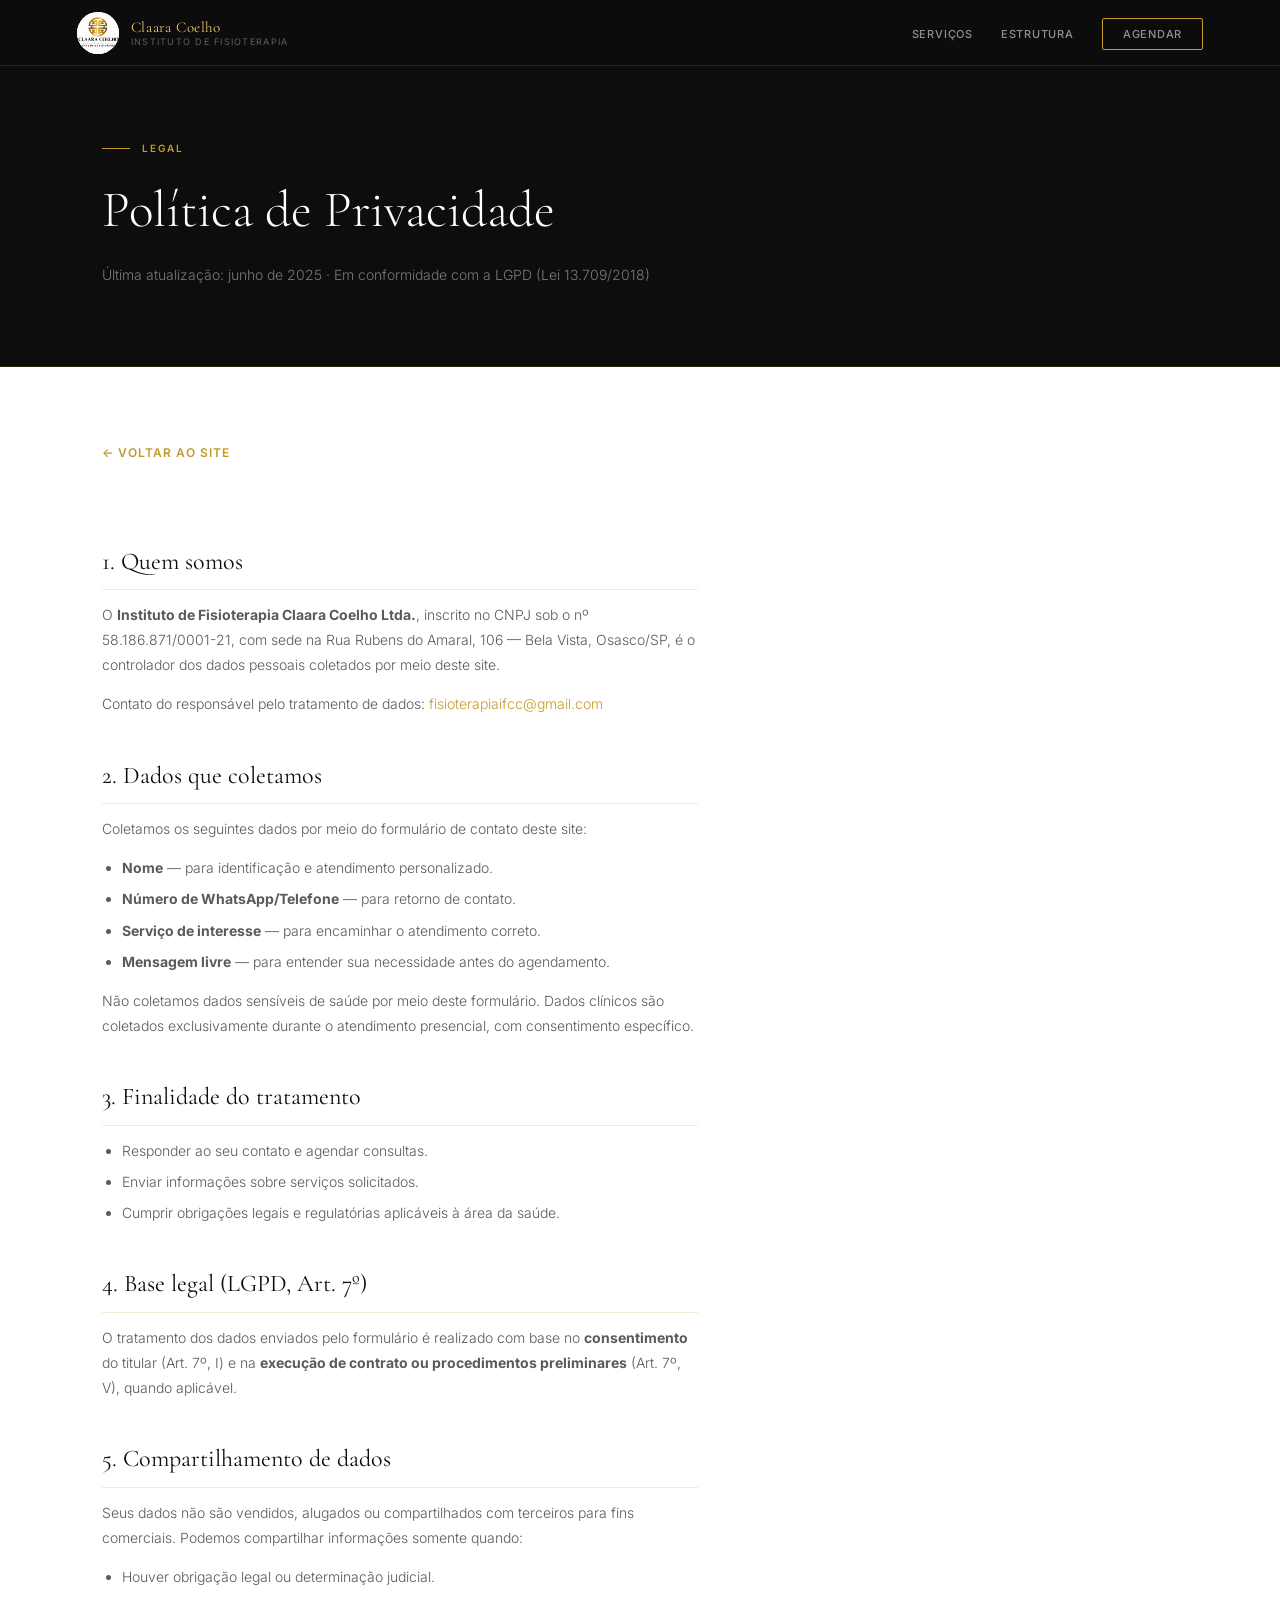
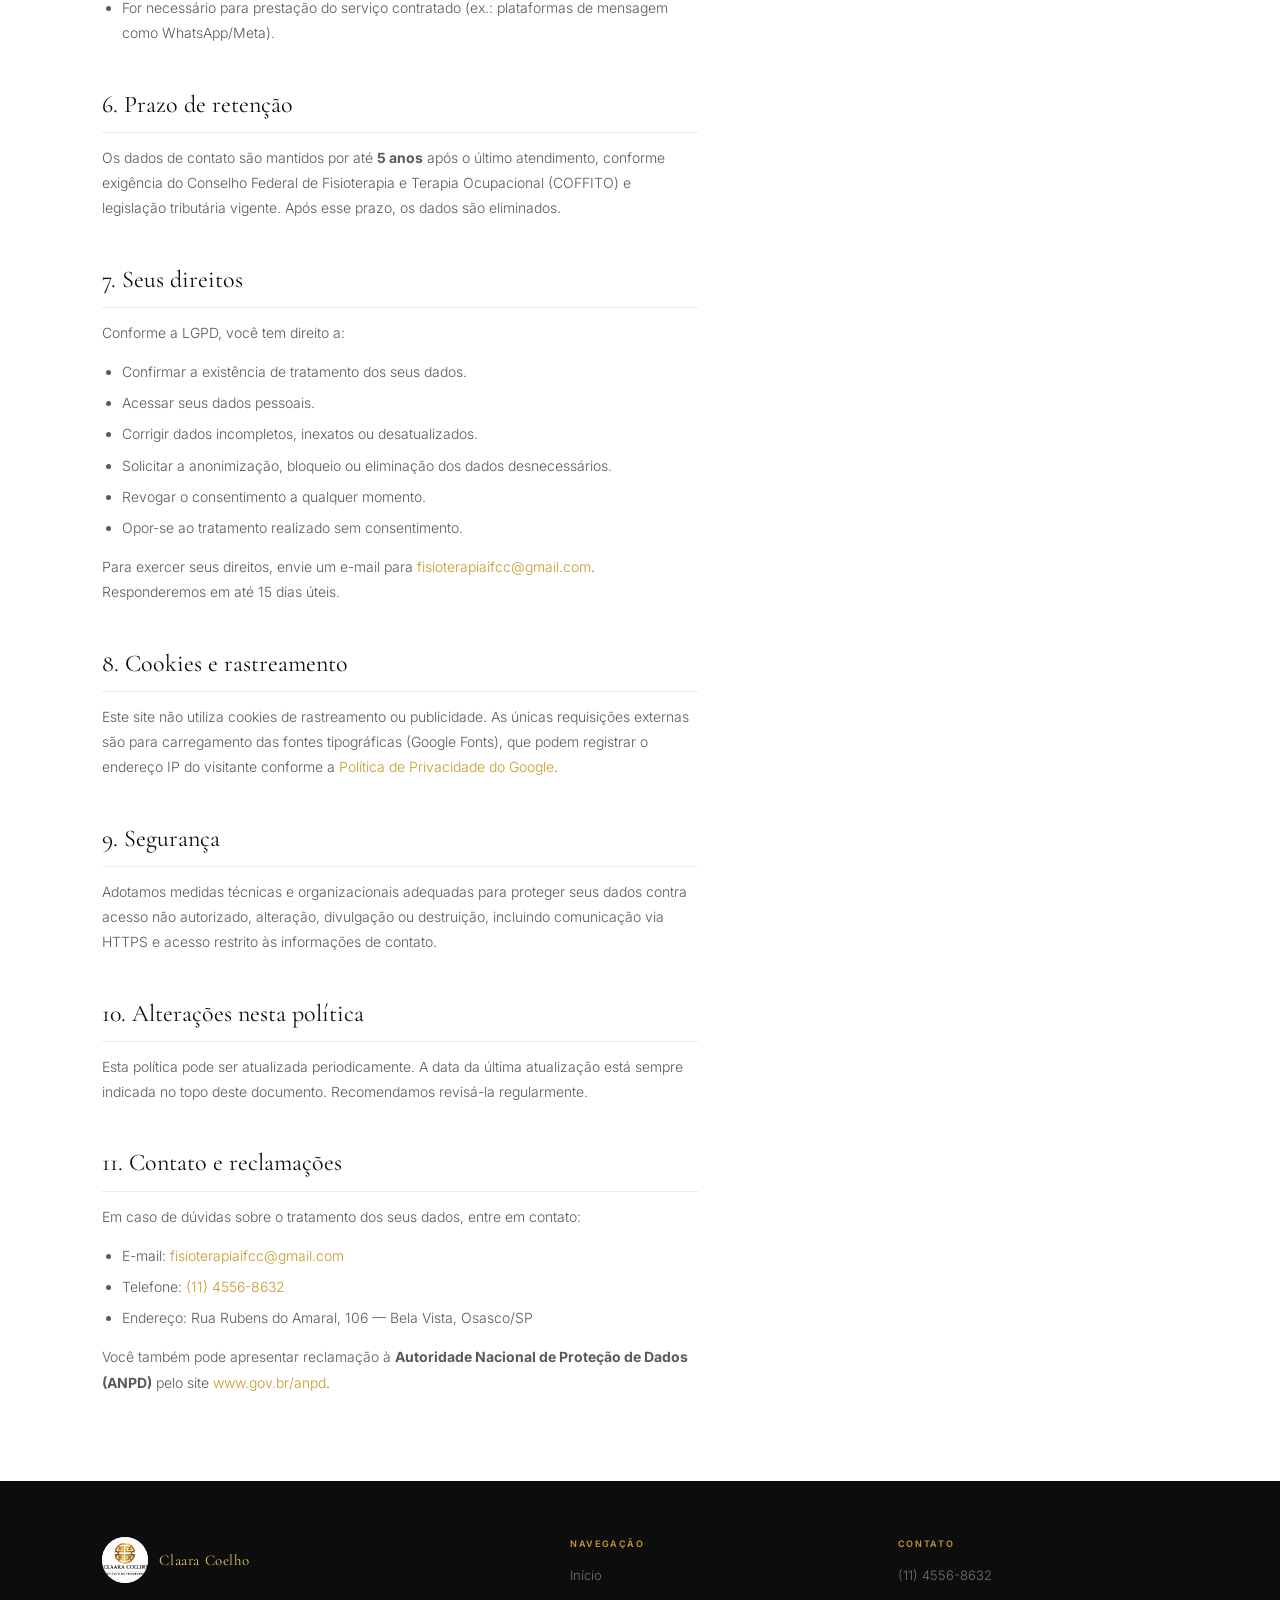
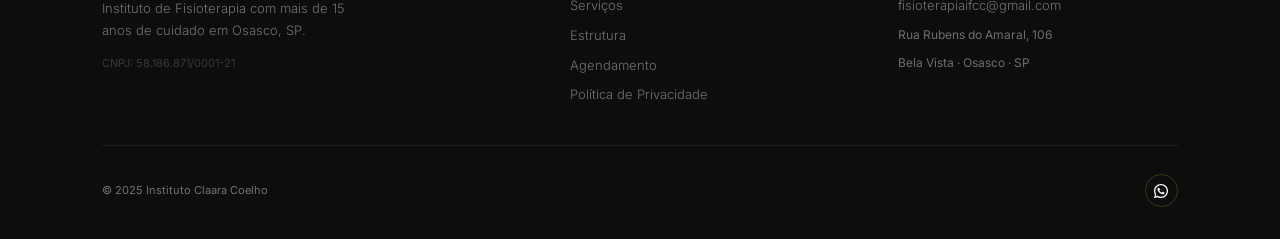
==== privacidade.html @ 8db10bde "Add files via upload" ====
<!DOCTYPE html>
<html lang="pt-BR">
<head>
  <meta charset="UTF-8">
  <meta name="viewport" content="width=device-width, initial-scale=1.0">
  <title>Política de Privacidade — Instituto Claara Coelho</title>
  <meta name="description" content="Política de Privacidade e proteção de dados do Instituto Claara Coelho, em conformidade com a LGPD (Lei 13.709/2018).">
  <link rel="icon" type="image/jpeg" href="assets/images/logo.jpeg">
  <link rel="preconnect" href="https://fonts.googleapis.com">
  <link rel="preconnect" href="https://fonts.gstatic.com" crossorigin>
  <link href="https://fonts.googleapis.com/css2?family=Cormorant+Garamond:ital,wght@0,300;0,400;0,600;1,300;1,400&family=Inter:wght@300;400;500;600&display=swap" rel="stylesheet">
  <link rel="stylesheet" href="assets/css/style.css">
  <style>
    .priv-hero { background: var(--preto); padding: 140px 8% 80px; border-bottom: 1px solid rgba(196,154,42,0.15); }
    .priv-hero h1 { font-family: var(--serif); font-size: clamp(32px,4vw,52px); font-weight: 300; color: var(--branco); margin-bottom: 12px; }
    .priv-hero p  { font-size: 14px; color: rgba(255,255,255,0.45); font-weight: 300; }
    .priv-body { padding: 72px 8%; max-width: 800px; }
    .priv-body h2 { font-family: var(--serif); font-size: 24px; font-weight: 400; color: var(--preto); margin: 40px 0 12px; padding-bottom: 8px; border-bottom: 1px solid rgba(196,154,42,0.2); }
    .priv-body h2:first-child { margin-top: 0; }
    .priv-body p  { font-size: 14px; color: var(--cinza-med); line-height: 1.8; margin-bottom: 14px; font-weight: 300; }
    .priv-body ul { padding-left: 20px; margin-bottom: 14px; }
    .priv-body li { font-size: 14px; color: var(--cinza-med); line-height: 1.8; margin-bottom: 6px; font-weight: 300; }
    .priv-body a  { color: var(--ouro); }
    .priv-back { display: inline-flex; align-items: center; gap: 6px; font-size: 12px; font-weight: 600; color: var(--ouro); letter-spacing: 0.08em; text-transform: uppercase; margin-bottom: 40px; }
    .priv-back:hover { color: var(--ouro-escuro); }
  </style>
</head>
<body>

<nav class="nav">
  <div class="nav__inner container">
    <a href="index.html" class="nav__logo">
      <img class="nav__logo-img" src="assets/images/logo.jpeg" alt="Logo" width="42" height="42">
      <div class="nav__logo-text">
        <span class="nav__logo-nome">Claara Coelho</span>
        <span class="nav__logo-sub">Instituto de Fisioterapia</span>
      </div>
    </a>
    <ul class="nav__links">
      <li><a href="index.html#servicos">Serviços</a></li>
      <li><a href="index.html#sobre">Estrutura</a></li>
      <li><a href="index.html#contato" class="nav__cta">Agendar</a></li>
    </ul>
  </div>
</nav>

<div class="priv-hero">
  <div class="eyebrow">Legal</div>
  <h1>Política de Privacidade</h1>
  <p>Última atualização: junho de 2025 &middot; Em conformidade com a LGPD (Lei 13.709/2018)</p>
</div>

<main class="priv-body">
  <a href="index.html" class="priv-back">&larr; Voltar ao site</a>

  <h2>1. Quem somos</h2>
  <p>O <strong>Instituto de Fisioterapia Claara Coelho Ltda.</strong>, inscrito no CNPJ sob o nº 58.186.871/0001-21, com sede na Rua Rubens do Amaral, 106 — Bela Vista, Osasco/SP, é o controlador dos dados pessoais coletados por meio deste site.</p>
  <p>Contato do responsável pelo tratamento de dados: <a href="mailto:fisioterapiaifcc@gmail.com">fisioterapiaifcc@gmail.com</a></p>

  <h2>2. Dados que coletamos</h2>
  <p>Coletamos os seguintes dados por meio do formulário de contato deste site:</p>
  <ul>
    <li><strong>Nome</strong> — para identificação e atendimento personalizado.</li>
    <li><strong>Número de WhatsApp/Telefone</strong> — para retorno de contato.</li>
    <li><strong>Serviço de interesse</strong> — para encaminhar o atendimento correto.</li>
    <li><strong>Mensagem livre</strong> — para entender sua necessidade antes do agendamento.</li>
  </ul>
  <p>Não coletamos dados sensíveis de saúde por meio deste formulário. Dados clínicos são coletados exclusivamente durante o atendimento presencial, com consentimento específico.</p>

  <h2>3. Finalidade do tratamento</h2>
  <ul>
    <li>Responder ao seu contato e agendar consultas.</li>
    <li>Enviar informações sobre serviços solicitados.</li>
    <li>Cumprir obrigações legais e regulatórias aplicáveis à área da saúde.</li>
  </ul>

  <h2>4. Base legal (LGPD, Art. 7º)</h2>
  <p>O tratamento dos dados enviados pelo formulário é realizado com base no <strong>consentimento</strong> do titular (Art. 7º, I) e na <strong>execução de contrato ou procedimentos preliminares</strong> (Art. 7º, V), quando aplicável.</p>

  <h2>5. Compartilhamento de dados</h2>
  <p>Seus dados não são vendidos, alugados ou compartilhados com terceiros para fins comerciais. Podemos compartilhar informações somente quando:</p>
  <ul>
    <li>Houver obrigação legal ou determinação judicial.</li>
    <li>For necessário para prestação do serviço contratado (ex.: plataformas de mensagem como WhatsApp/Meta).</li>
  </ul>

  <h2>6. Prazo de retenção</h2>
  <p>Os dados de contato são mantidos por até <strong>5 anos</strong> após o último atendimento, conforme exigência do Conselho Federal de Fisioterapia e Terapia Ocupacional (COFFITO) e legislação tributária vigente. Após esse prazo, os dados são eliminados.</p>

  <h2>7. Seus direitos</h2>
  <p>Conforme a LGPD, você tem direito a:</p>
  <ul>
    <li>Confirmar a existência de tratamento dos seus dados.</li>
    <li>Acessar seus dados pessoais.</li>
    <li>Corrigir dados incompletos, inexatos ou desatualizados.</li>
    <li>Solicitar a anonimização, bloqueio ou eliminação dos dados desnecessários.</li>
    <li>Revogar o consentimento a qualquer momento.</li>
    <li>Opor-se ao tratamento realizado sem consentimento.</li>
  </ul>
  <p>Para exercer seus direitos, envie um e-mail para <a href="mailto:fisioterapiaifcc@gmail.com">fisioterapiaifcc@gmail.com</a>. Responderemos em até 15 dias úteis.</p>

  <h2>8. Cookies e rastreamento</h2>
  <p>Este site não utiliza cookies de rastreamento ou publicidade. As únicas requisições externas são para carregamento das fontes tipográficas (Google Fonts), que podem registrar o endereço IP do visitante conforme a <a href="https://policies.google.com/privacy" target="_blank" rel="noopener noreferrer">Política de Privacidade do Google</a>.</p>

  <h2>9. Segurança</h2>
  <p>Adotamos medidas técnicas e organizacionais adequadas para proteger seus dados contra acesso não autorizado, alteração, divulgação ou destruição, incluindo comunicação via HTTPS e acesso restrito às informações de contato.</p>

  <h2>10. Alterações nesta política</h2>
  <p>Esta política pode ser atualizada periodicamente. A data da última atualização está sempre indicada no topo deste documento. Recomendamos revisá-la regularmente.</p>

  <h2>11. Contato e reclamações</h2>
  <p>Em caso de dúvidas sobre o tratamento dos seus dados, entre em contato:</p>
  <ul>
    <li>E-mail: <a href="mailto:fisioterapiaifcc@gmail.com">fisioterapiaifcc@gmail.com</a></li>
    <li>Telefone: <a href="tel:+551145568632">(11) 4556-8632</a></li>
    <li>Endereço: Rua Rubens do Amaral, 106 — Bela Vista, Osasco/SP</li>
  </ul>
  <p>Você também pode apresentar reclamação à <strong>Autoridade Nacional de Proteção de Dados (ANPD)</strong> pelo site <a href="https://www.gov.br/anpd" target="_blank" rel="noopener noreferrer">www.gov.br/anpd</a>.</p>
</main>

<footer role="contentinfo">
  <div class="footer__top">
    <div>
      <div class="footer__logo">
        <img src="assets/images/logo.jpeg" alt="Logo Claara Coelho" width="46" height="46" loading="lazy">
        <span class="footer__nome">Claara Coelho</span>
      </div>
      <p class="footer__desc">Instituto de Fisioterapia com mais de 15 anos de cuidado em Osasco, SP.</p>
      <p class="footer__cnpj">CNPJ: 58.186.871/0001-21</p>
    </div>
    <div>
      <div class="footer__col-title">Navegação</div>
      <ul class="footer__links">
        <li><a href="index.html">Início</a></li>
        <li><a href="index.html#servicos">Serviços</a></li>
        <li><a href="index.html#sobre">Estrutura</a></li>
        <li><a href="index.html#contato">Agendamento</a></li>
        <li><a href="privacidade.html">Política de Privacidade</a></li>
      </ul>
    </div>
    <div>
      <div class="footer__col-title">Contato</div>
      <ul class="footer__links">
        <li><a href="tel:+551145568632">(11) 4556-8632</a></li>
        <li><a href="mailto:fisioterapiaifcc@gmail.com">fisioterapiaifcc@gmail.com</a></li>
        <li style="color:rgba(255,255,255,.4);font-size:12px">Rua Rubens do Amaral, 106</li>
        <li style="color:rgba(255,255,255,.4);font-size:12px">Bela Vista · Osasco · SP</li>
      </ul>
    </div>
  </div>
  <div class="footer__bottom">
    <span>&copy; 2025 Instituto Claara Coelho</span>
    <div class="footer__social">
      <a href="https://wa.me/551145568632" class="social-btn" target="_blank" rel="noopener noreferrer" aria-label="WhatsApp">
        <svg viewBox="0 0 24 24" fill="white" aria-hidden="true"><path d="M17.472 14.382c-.297-.149-1.758-.867-2.03-.967-.273-.099-.471-.148-.67.15-.197.297-.767.966-.94 1.164-.173.199-.347.223-.644.075-.297-.15-1.255-.463-2.39-1.475-.883-.788-1.48-1.761-1.653-2.059-.173-.297-.018-.458.13-.606.134-.133.298-.347.446-.52.149-.174.198-.298.298-.497.099-.198.05-.371-.025-.52-.075-.149-.669-1.612-.916-2.207-.242-.579-.487-.5-.669-.51-.173-.008-.371-.01-.57-.01-.198 0-.52.074-.792.372-.272.297-1.04 1.016-1.04 2.479 0 1.462 1.065 2.875 1.213 3.074.149.198 2.096 3.2 5.077 4.487.709.306 1.262.489 1.694.625.712.227 1.36.195 1.871.118.571-.085 1.758-.719 2.006-1.413.248-.694.248-1.289.173-1.413-.074-.124-.272-.198-.57-.347z"/><path d="M12 0C5.373 0 0 5.373 0 12c0 2.118.553 4.105 1.516 5.836L0 24l6.37-1.495A11.94 11.94 0 0012 24c6.627 0 12-5.373 12-12S18.627 0 12 0zm0 21.818a9.816 9.816 0 01-5.003-1.366l-.358-.213-3.78.887.92-3.676-.234-.375A9.785 9.785 0 012.182 12C2.182 6.57 6.57 2.182 12 2.182S21.818 6.57 21.818 12 17.43 21.818 12 21.818z"/></svg>
      </a>
    </div>
  </div>
</footer>

<script src="assets/js/main.js" defer></script>
</body>
</html>
---- assets/css/style.css ----
/* ============================================================
   INSTITUTO CLAARA COELHO — Stylesheet principal
   Fonte: Cormorant Garamond (serif display) + Inter (sans)
   Paleta: Preto #0D0D0D · Ouro #C49A2A · Off-white #FBF6EC
   ============================================================ */

/* ── TOKENS ── */
:root {
  --ouro:        #C49A2A;
  --ouro-claro:  #E8C96A;
  --ouro-escuro: #8B6914;
  --ouro-pale:   #FBF6EC;
  --preto:       #0D0D0D;
  --cinza-esc:   #2A2A2A;
  --cinza-med:   #5A5A5A;
  --cinza-lev:   #9A9A9A;
  --cinza-bg:    #F5F3F0;
  --branco:      #FFFFFF;
  --serif:       'Cormorant Garamond', Georgia, serif;
  --sans:        'Inter', system-ui, sans-serif;
  --radius:      2px;
  --transition:  0.22s ease;
}

/* ── RESET ── */
*, *::before, *::after { box-sizing: border-box; margin: 0; padding: 0; }
html { scroll-behavior: smooth; font-size: 16px; }
body {
  font-family: var(--sans);
  background: var(--branco);
  color: var(--preto);
  line-height: 1.6;
  -webkit-font-smoothing: antialiased;
  -moz-osx-font-smoothing: grayscale;
}
img { display: block; max-width: 100%; height: auto; }
a { color: inherit; text-decoration: none; }
button { cursor: pointer; font-family: var(--sans); }

/* ── ACESSIBILIDADE ── */
:focus-visible {
  outline: 2px solid var(--ouro);
  outline-offset: 3px;
}
.sr-only {
  position: absolute; width: 1px; height: 1px;
  padding: 0; margin: -1px; overflow: hidden;
  clip: rect(0,0,0,0); white-space: nowrap; border: 0;
}

/* ── UTILITÁRIOS ── */
.container { width: 100%; max-width: 1280px; margin: 0 auto; padding: 0 6%; }
.eyebrow {
  font-size: 10px; font-weight: 600;
  letter-spacing: 0.2em; text-transform: uppercase;
  color: var(--ouro); margin-bottom: 14px;
  display: flex; align-items: center; gap: 12px;
}
.eyebrow::before { content: ''; width: 28px; height: 1px; background: var(--ouro); flex-shrink: 0; }
.section-title {
  font-family: var(--serif);
  font-size: clamp(28px, 3.8vw, 46px);
  font-weight: 300; line-height: 1.2;
  color: var(--preto); max-width: 600px; margin-bottom: 14px;
}
.section-title em { font-style: italic; color: var(--ouro-escuro); }
.section-desc {
  font-size: 14px; color: var(--cinza-med);
  line-height: 1.8; max-width: 500px;
  margin-bottom: 52px; font-weight: 300;
}

/* ── BOTÕES ── */
.btn-ouro {
  display: inline-flex; align-items: center; gap: 8px;
  background: var(--ouro); color: var(--preto);
  padding: 13px 28px; border-radius: var(--radius);
  font-size: 11px; font-weight: 600;
  letter-spacing: 0.09em; text-transform: uppercase;
  border: none; transition: background var(--transition), transform var(--transition);
  white-space: nowrap;
}
.btn-ouro:hover { background: var(--ouro-claro); transform: translateY(-1px); }
.btn-ouro:active { transform: translateY(0); }

.btn-ghost {
  display: inline-flex; align-items: center; gap: 8px;
  border: 1px solid rgba(255,255,255,0.2); color: rgba(255,255,255,0.65);
  padding: 13px 26px; border-radius: var(--radius);
  font-size: 11px; font-weight: 400;
  letter-spacing: 0.07em; text-transform: uppercase;
  transition: border-color var(--transition), color var(--transition);
  background: transparent;
}
.btn-ghost:hover { border-color: var(--ouro); color: var(--ouro-claro); }

/* ============================================================
   NAV
   ============================================================ */
.nav {
  position: fixed; top: 0; left: 0; right: 0; z-index: 100;
  background: rgba(13,13,13,0.94);
  backdrop-filter: blur(14px); -webkit-backdrop-filter: blur(14px);
  border-bottom: 1px solid rgba(196,154,42,0.18);
  height: 66px;
}
.nav__inner {
  height: 100%;
  display: flex; align-items: center; justify-content: space-between;
}
.nav__logo { display: flex; align-items: center; gap: 12px; }
.nav__logo-img {
  height: 42px; width: 42px;
  object-fit: contain; border-radius: 50%; background: #fff;
}
.nav__logo-text { display: flex; flex-direction: column; line-height: 1.25; }
.nav__logo-nome { font-family: var(--serif); font-size: 15px; color: var(--ouro-claro); letter-spacing: 0.04em; }
.nav__logo-sub { font-size: 9px; color: rgba(255,255,255,0.35); letter-spacing: 0.14em; text-transform: uppercase; }
.nav__links { display: flex; align-items: center; gap: 28px; list-style: none; }
.nav__links a {
  font-size: 11px; font-weight: 500;
  color: rgba(255,255,255,0.55); letter-spacing: 0.07em; text-transform: uppercase;
  transition: color var(--transition);
}
.nav__links a:hover { color: var(--ouro-claro); }
.nav__cta {
  border: 1px solid var(--ouro); color: var(--ouro-claro);
  padding: 8px 20px; border-radius: var(--radius);
  font-size: 10px; font-weight: 600; letter-spacing: 0.12em; text-transform: uppercase;
  transition: background var(--transition), color var(--transition);
}
.nav__cta:hover { background: var(--ouro); color: var(--preto); }
.nav__hamburger {
  display: none; flex-direction: column; gap: 5px;
  background: none; border: none; padding: 4px; cursor: pointer;
}
.nav__hamburger span {
  display: block; width: 22px; height: 1.5px;
  background: rgba(255,255,255,0.7); border-radius: 2px;
  transition: transform 0.3s, opacity 0.3s;
}
.nav__hamburger.open span:nth-child(1) { transform: translateY(6.5px) rotate(45deg); }
.nav__hamburger.open span:nth-child(2) { opacity: 0; }
.nav__hamburger.open span:nth-child(3) { transform: translateY(-6.5px) rotate(-45deg); }
.nav__mobile {
  display: none; flex-direction: column; gap: 0;
  position: fixed; top: 66px; left: 0; right: 0; bottom: 0;
  background: rgba(13,13,13,0.98);
  z-index: 99; padding: 32px 8%;
  overflow-y: auto;
}
.nav__mobile.open { display: flex; }
.nav__mobile a {
  font-size: 13px; font-weight: 500; color: rgba(255,255,255,0.7);
  letter-spacing: 0.06em; text-transform: uppercase;
  padding: 16px 0; border-bottom: 1px solid rgba(196,154,42,0.12);
  transition: color var(--transition);
}
.nav__mobile a:hover { color: var(--ouro-claro); }
.nav__mobile .btn-ouro { margin-top: 24px; justify-content: center; }

/* ============================================================
   HERO
   ============================================================ */
.hero {
  min-height: 100svh;
  background: var(--preto);
  display: grid; grid-template-columns: 48% 52%;
  position: relative; overflow: hidden;
}
.hero__left {
  display: flex; flex-direction: column; justify-content: center;
  padding: 120px 7% 80px 8%; position: relative; z-index: 2;
}
.hero__linha { width: 44px; height: 1px; background: var(--ouro); margin-bottom: 28px; }
.hero__eyebrow { font-size: 10px; font-weight: 500; letter-spacing: 0.2em; text-transform: uppercase; color: var(--ouro); margin-bottom: 18px; }
.hero__h1 {
  font-family: var(--serif);
  font-size: clamp(36px, 4.2vw, 60px);
  font-weight: 300; line-height: 1.1; color: var(--branco); margin-bottom: 6px;
}
.hero__h1 em { font-style: italic; color: var(--ouro-claro); }
.hero__sub {
  font-family: var(--serif);
  font-size: clamp(16px, 1.8vw, 24px);
  font-weight: 300; font-style: italic;
  color: rgba(255,255,255,0.38); margin-bottom: 26px;
}
.hero__desc {
  font-size: 14px; color: rgba(255,255,255,0.5);
  line-height: 1.8; margin-bottom: 44px;
  max-width: 360px; font-weight: 300;
}
.hero__btns { display: flex; gap: 12px; flex-wrap: wrap; margin-bottom: 56px; }
.hero__stats { display: flex; gap: 32px; padding-top: 32px; border-top: 1px solid rgba(255,255,255,0.07); }
.hero__stat-num { font-family: var(--serif); font-size: 30px; font-weight: 300; color: var(--ouro-claro); line-height: 1; }
.hero__stat-lbl { font-size: 11px; color: rgba(255,255,255,0.38); margin-top: 4px; }
.hero__stat-div { width: 1px; background: rgba(255,255,255,0.08); }
.hero__right { display: grid; grid-template-columns: 1fr 1fr; grid-template-rows: 55% 45%; }
.hero__photo { overflow: hidden; position: relative; }
.hero__photo img {
  width: 100%; height: 100%; object-fit: cover;
  filter: brightness(0.72) saturate(0.85);
  transition: transform 0.6s ease, filter 0.4s ease;
}
.hero__photo:hover img { transform: scale(1.04); filter: brightness(0.88) saturate(1); }
.hero__photo--tall { grid-row: span 2; }
.hero__photo-lbl {
  position: absolute; bottom: 10px; left: 12px;
  font-size: 9px; letter-spacing: 0.16em; text-transform: uppercase;
  color: rgba(255,255,255,0.75);
  background: rgba(0,0,0,0.38); padding: 3px 9px; border-radius: 2px;
  backdrop-filter: blur(4px);
}

/* ============================================================
   STRIP (ticker)
   ============================================================ */
.strip { background: var(--ouro); padding: 15px 0; display: flex; align-items: center; overflow: hidden; }
.strip__track {
  display: flex; gap: 44px;
  animation: strip-slide 26s linear infinite;
  white-space: nowrap; flex-shrink: 0;
}
.strip__track span {
  font-size: 10px; font-weight: 600; color: var(--preto);
  letter-spacing: 0.12em; text-transform: uppercase;
  display: flex; align-items: center; gap: 9px; flex-shrink: 0;
}
.strip__diam { width: 4px; height: 4px; background: rgba(0,0,0,0.35); transform: rotate(45deg); display: inline-block; flex-shrink: 0; }
@keyframes strip-slide { from { transform: translateX(0); } to { transform: translateX(-50%); } }

/* ============================================================
   SERVIÇOS
   ============================================================ */
.servicos { background: var(--cinza-bg); padding: 96px 8%; }
.servicos__header { display: flex; justify-content: space-between; align-items: flex-end; margin-bottom: 44px; }
.servicos__header-note { font-size: 13px; color: var(--cinza-med); max-width: 280px; font-weight: 300; line-height: 1.7; }
.servicos__grid { display: grid; grid-template-columns: repeat(3, 1fr); gap: 2px; }
.serv {
  background: var(--branco); padding: 34px 28px;
  border-top: 2px solid transparent;
  transition: border-color var(--transition), background var(--transition);
}
.serv:hover { border-color: var(--ouro); background: var(--ouro-pale); }
.serv__num {
  font-family: var(--serif); font-size: 40px; font-weight: 300;
  color: rgba(196,154,42,0.14); line-height: 1; margin-bottom: 14px;
}
.serv__nome { font-family: var(--serif); font-size: 21px; font-weight: 400; color: var(--preto); margin-bottom: 9px; }
.serv__desc { font-size: 13px; color: var(--cinza-med); line-height: 1.7; font-weight: 300; }
.serv__arr {
  display: inline-flex; align-items: center; gap: 5px;
  font-size: 10px; font-weight: 600; color: var(--ouro);
  letter-spacing: 0.08em; text-transform: uppercase;
  margin-top: 18px; opacity: 0; transition: opacity var(--transition);
}
.serv:hover .serv__arr { opacity: 1; }

/* ============================================================
   SOBRE / ESTRUTURA
   ============================================================ */
.sobre {
  background: var(--preto); padding: 96px 8%;
  display: grid; grid-template-columns: 1fr 1fr; gap: 72px; align-items: center;
}
.sobre .section-title { color: var(--branco); }
.sobre .section-desc { color: rgba(255,255,255,0.45); margin-bottom: 32px; }
.creds { display: flex; flex-direction: column; gap: 12px; margin-bottom: 38px; }
.cred {
  display: flex; align-items: flex-start; gap: 14px;
  padding: 15px 16px;
  border: 1px solid rgba(196,154,42,0.18); border-radius: 2px;
}
.cred__bar { width: 2px; background: var(--ouro); border-radius: 2px; flex-shrink: 0; align-self: stretch; }
.cred__title { font-size: 13px; font-weight: 600; color: var(--branco); margin-bottom: 2px; }
.cred__sub { font-size: 12px; color: rgba(255,255,255,0.38); font-weight: 300; }
.sobre__fotos {
  display: grid;
  grid-template-columns: 1fr 1fr;
  grid-template-rows: 250px 170px;
  gap: 3px;
}
.sfoto { overflow: hidden; border-radius: 2px; }
.sfoto img {
  width: 100%; height: 100%; object-fit: cover;
  filter: brightness(0.82); transition: transform 0.5s ease;
}
.sfoto:hover img { transform: scale(1.05); }
.sfoto--tall { grid-row: span 2; }

/* ============================================================
   DEPOIMENTOS
   ============================================================ */
.depoimentos { background: var(--ouro-pale); padding: 96px 8%; }
.dep-grid { display: grid; grid-template-columns: 1fr 1fr; gap: 18px; }
.dep {
  background: var(--branco); border-radius: 2px; padding: 30px;
  border-top: 2px solid transparent; transition: border-color var(--transition);
}
.dep:hover { border-color: var(--ouro); }
.dep--destaque {
  grid-column: span 2;
  background: var(--preto); border-top-color: var(--ouro);
  display: grid; grid-template-columns: 1fr auto; gap: 44px; align-items: start;
}
.dep__aspas {
  font-family: var(--serif); font-size: 58px; font-weight: 300;
  color: var(--ouro); line-height: 0.6; margin-bottom: 10px;
}
.dep--destaque .dep__aspas { color: rgba(196,154,42,0.35); }
.dep__texto {
  font-family: var(--serif); font-size: 17px;
  font-weight: 300; font-style: italic;
  color: var(--cinza-esc); line-height: 1.65; margin-bottom: 22px;
}
.dep--destaque .dep__texto { color: rgba(255,255,255,0.84); font-size: 20px; }
.dep__stars { color: var(--ouro); font-size: 11px; letter-spacing: 3px; margin-bottom: 8px; }
.dep__nome { font-size: 13px; font-weight: 600; color: var(--preto); }
.dep--destaque .dep__nome { color: var(--branco); }
.dep__tipo { font-size: 11px; color: var(--cinza-lev); margin-top: 2px; }
.dep--destaque .dep__tipo { color: rgba(255,255,255,0.38); }
.dep__big { font-family: var(--serif); font-size: 90px; font-weight: 300; color: rgba(196,154,42,0.1); line-height: 1; text-align: center; }
.dep__big-lbl { font-size: 9px; color: rgba(255,255,255,0.22); text-align: center; letter-spacing: 0.1em; text-transform: uppercase; }

/* ============================================================
   AGENDAMENTO / CONTATO
   ============================================================ */
.agendamento { background: var(--cinza-bg); padding: 96px 8%; }
.agendamento__inner {
  display: grid; grid-template-columns: 1fr 1fr; gap: 60px;
  background: var(--branco); border-radius: 4px; padding: 60px;
  box-shadow: 0 2px 40px rgba(0,0,0,0.05);
}
.contact__item { display: flex; align-items: flex-start; gap: 14px; margin-bottom: 22px; }
.contact__dot { width: 3px; height: 3px; border-radius: 50%; background: var(--ouro); flex-shrink: 0; margin-top: 7px; }
.contact__label { font-size: 9px; font-weight: 600; color: var(--ouro); letter-spacing: 0.15em; text-transform: uppercase; margin-bottom: 4px; }
.contact__value { font-size: 15px; color: var(--preto); font-weight: 400; }
.contact__sub { font-size: 12px; color: var(--cinza-lev); margin-top: 2px; }
.horarios { border-top: 1px solid rgba(0,0,0,0.06); padding-top: 18px; margin-top: 22px; }
.horarios__title { font-size: 9px; font-weight: 600; color: var(--ouro); letter-spacing: 0.16em; text-transform: uppercase; margin-bottom: 12px; }
.horario-row { display: flex; justify-content: space-between; font-size: 13px; padding: 6px 0; border-bottom: 1px solid rgba(0,0,0,0.04); }
.horario-row:last-child { border-bottom: none; }
.horario-row__dia { color: var(--cinza-med); }
.horario-row__hrs { color: var(--ouro-escuro); font-weight: 600; }
.horario-row__hrs--fechado { color: var(--cinza-lev); font-weight: 400; }

/* Formulário */
.form__group { margin-bottom: 14px; }
.form__label {
  font-size: 9px; font-weight: 600; color: var(--cinza-med);
  margin-bottom: 7px; display: block;
  letter-spacing: 0.1em; text-transform: uppercase;
}
.form__input, .form__select, .form__textarea {
  width: 100%;
  background: var(--cinza-bg);
  border: 1px solid rgba(0,0,0,0.1); border-radius: 2px;
  padding: 11px 13px; font-family: var(--sans); font-size: 14px; color: var(--preto);
  transition: border-color var(--transition), box-shadow var(--transition);
  outline: none; appearance: none;
}
.form__input:focus, .form__select:focus, .form__textarea:focus {
  border-color: var(--ouro);
  box-shadow: 0 0 0 3px rgba(196,154,42,0.1);
  background: var(--branco);
}
.form__textarea { resize: vertical; min-height: 88px; }
.form__row { display: grid; grid-template-columns: 1fr 1fr; gap: 12px; }
.form__submit {
  width: 100%; background: var(--preto); color: var(--ouro-claro);
  border: none; border-radius: 2px; padding: 14px;
  font-size: 11px; font-weight: 600;
  letter-spacing: 0.12em; text-transform: uppercase;
  cursor: pointer; transition: background var(--transition), color var(--transition);
  margin-top: 8px; display: flex; align-items: center; justify-content: center; gap: 8px;
}
.form__submit:hover { background: var(--ouro); color: var(--preto); }
.form__nota { font-size: 11px; color: var(--cinza-lev); text-align: center; margin-top: 10px; }
.form__nota a { color: var(--ouro); transition: opacity var(--transition); }
.form__nota a:hover { opacity: 0.75; }

/* ============================================================
   FOOTER
   ============================================================ */
footer { background: var(--preto); padding: 56px 8% 32px; color: rgba(255,255,255,0.42); }
.footer__top {
  display: grid; grid-template-columns: 1.5fr 1fr 1fr; gap: 48px;
  padding-bottom: 40px; border-bottom: 1px solid rgba(196,154,42,0.12); margin-bottom: 28px;
}
.footer__logo { display: flex; align-items: center; gap: 11px; margin-bottom: 14px; }
.footer__logo img { height: 46px; width: 46px; object-fit: contain; border-radius: 50%; background: #fff; }
.footer__nome { font-family: var(--serif); font-size: 15px; color: var(--ouro-claro); letter-spacing: 0.04em; }
.footer__desc { font-size: 13px; line-height: 1.7; max-width: 250px; font-weight: 300; }
.footer__cnpj { font-size: 11px; margin-top: 14px; color: rgba(255,255,255,0.18); }
.footer__col-title { font-size: 9px; font-weight: 600; color: var(--ouro); letter-spacing: 0.18em; text-transform: uppercase; margin-bottom: 14px; }
.footer__links { list-style: none; display: flex; flex-direction: column; gap: 9px; }
.footer__links li { font-size: 13px; }
.footer__links a { color: rgba(255,255,255,0.42); transition: color var(--transition); font-weight: 300; }
.footer__links a:hover { color: var(--ouro-claro); }
.footer__bottom { display: flex; justify-content: space-between; align-items: center; font-size: 11px; }
.footer__social { display: flex; gap: 10px; }
.social-btn {
  width: 33px; height: 33px; border-radius: 50%;
  border: 1px solid rgba(196,154,42,0.28);
  display: flex; align-items: center; justify-content: center;
  transition: border-color var(--transition), background var(--transition);
}
.social-btn:hover { border-color: var(--ouro); background: rgba(196,154,42,0.15); }
.social-btn svg { width: 14px; height: 14px; }

/* ── BOTÃO FLUTUANTE WHATSAPP ── */
.whats-float {
  position: fixed; bottom: 26px; right: 26px; z-index: 200;
  background: #25D366; width: 52px; height: 52px; border-radius: 50%;
  display: flex; align-items: center; justify-content: center;
  box-shadow: 0 4px 18px rgba(37,211,102,0.38);
  transition: transform var(--transition), box-shadow var(--transition);
}
.whats-float:hover { transform: scale(1.1); box-shadow: 0 6px 24px rgba(37,211,102,0.5); }
.whats-float svg { width: 24px; height: 24px; }

/* ============================================================
   RESPONSIVO
   ============================================================ */
@media (max-width: 1024px) {
  .servicos__grid { grid-template-columns: repeat(2, 1fr); }
}

@media (max-width: 900px) {
  .hero { grid-template-columns: 1fr; }
  .hero__right { height: 50svh; }
  .hero__left { padding: 100px 6% 60px; }
  .sobre { grid-template-columns: 1fr; }
  .sobre__fotos { grid-template-rows: 220px 150px; }
  .dep-grid { grid-template-columns: 1fr; }
  .dep--destaque { grid-column: span 1; grid-template-columns: 1fr; }
  .dep__big { display: none; }
  .agendamento__inner { grid-template-columns: 1fr; padding: 36px 28px; }
  .footer__top { grid-template-columns: 1fr; gap: 32px; }
  .servicos__header { flex-direction: column; align-items: flex-start; gap: 14px; }
  .servicos__header-note { max-width: 100%; }
  .nav__links { display: none; }
  .nav__hamburger { display: flex; }
}

@media (max-width: 600px) {
  .servicos__grid { grid-template-columns: 1fr; }
  .form__row { grid-template-columns: 1fr; }
  .agendamento__inner { padding: 28px 20px; }
  .hero__stats { gap: 20px; }
  .footer__bottom { flex-direction: column; gap: 16px; text-align: center; }
}

@media (prefers-reduced-motion: reduce) {
  *, .strip__track { animation: none !important; transition: none !important; }
}
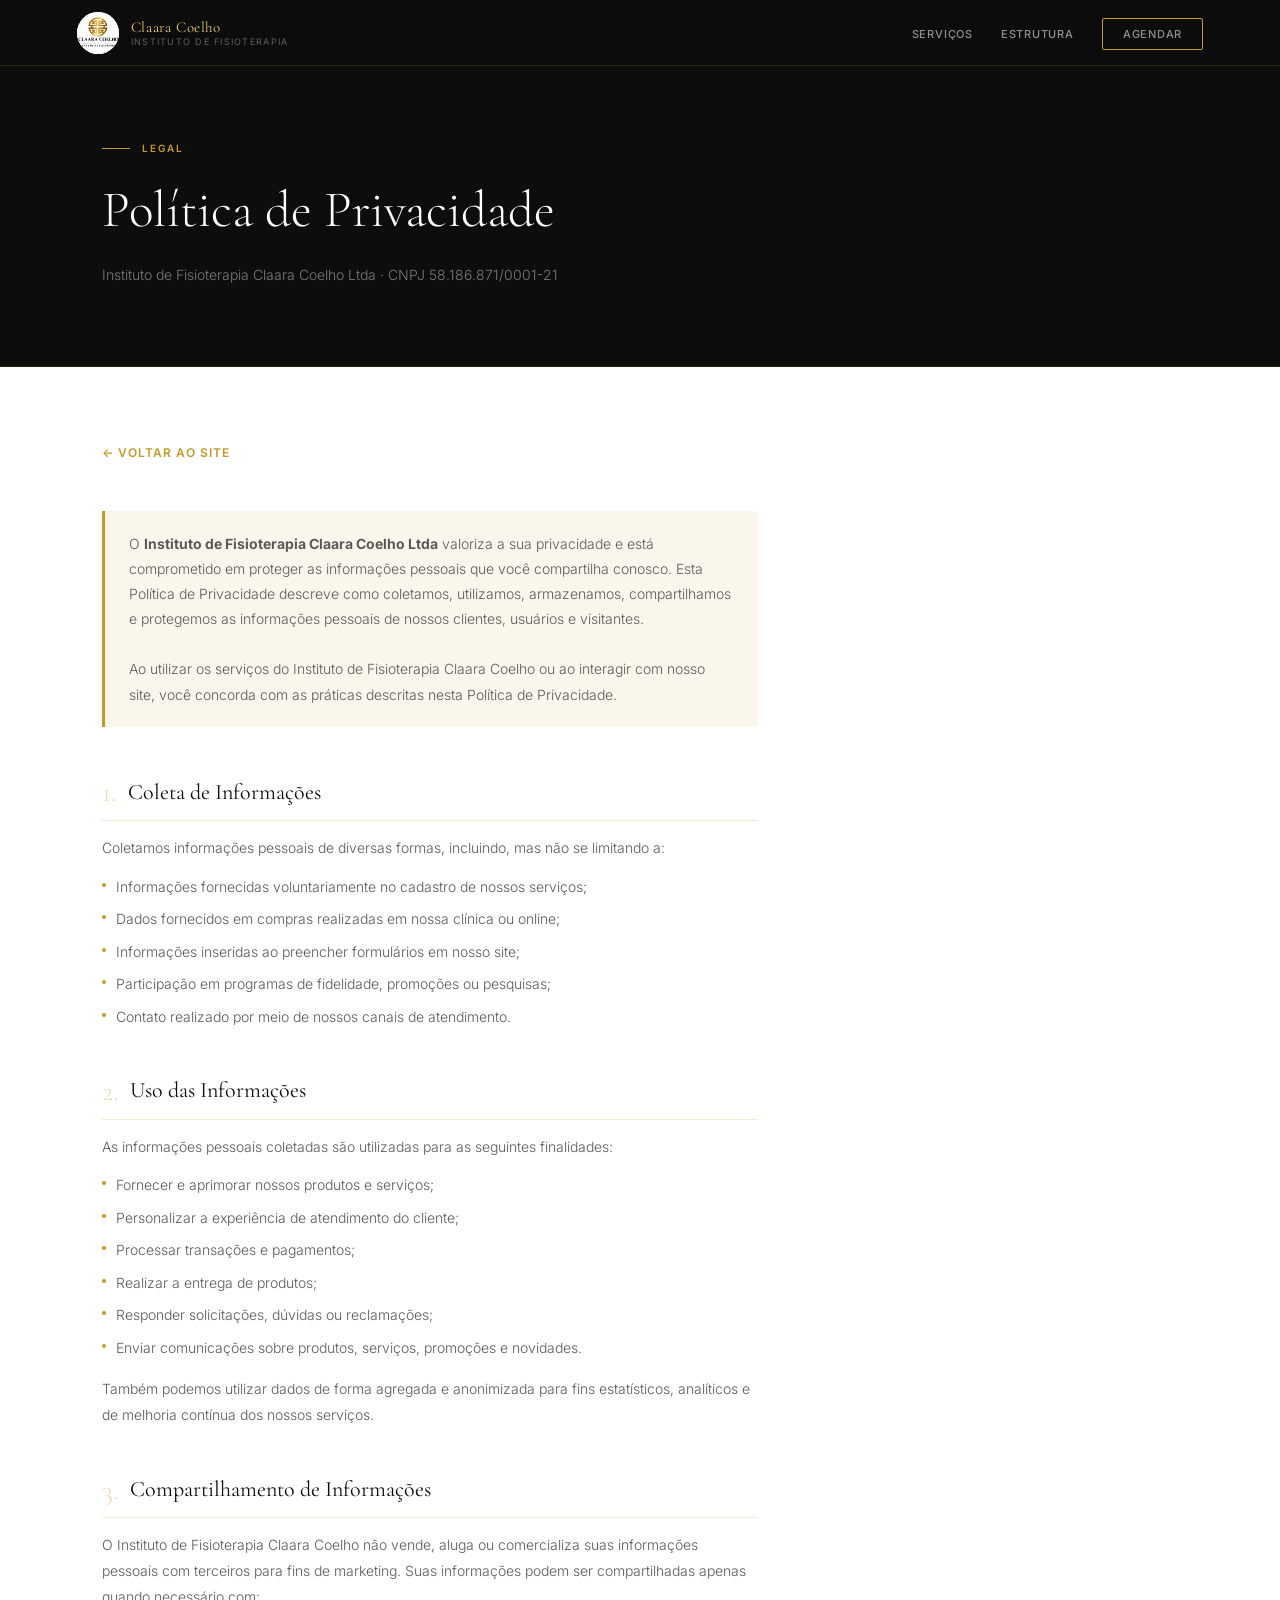
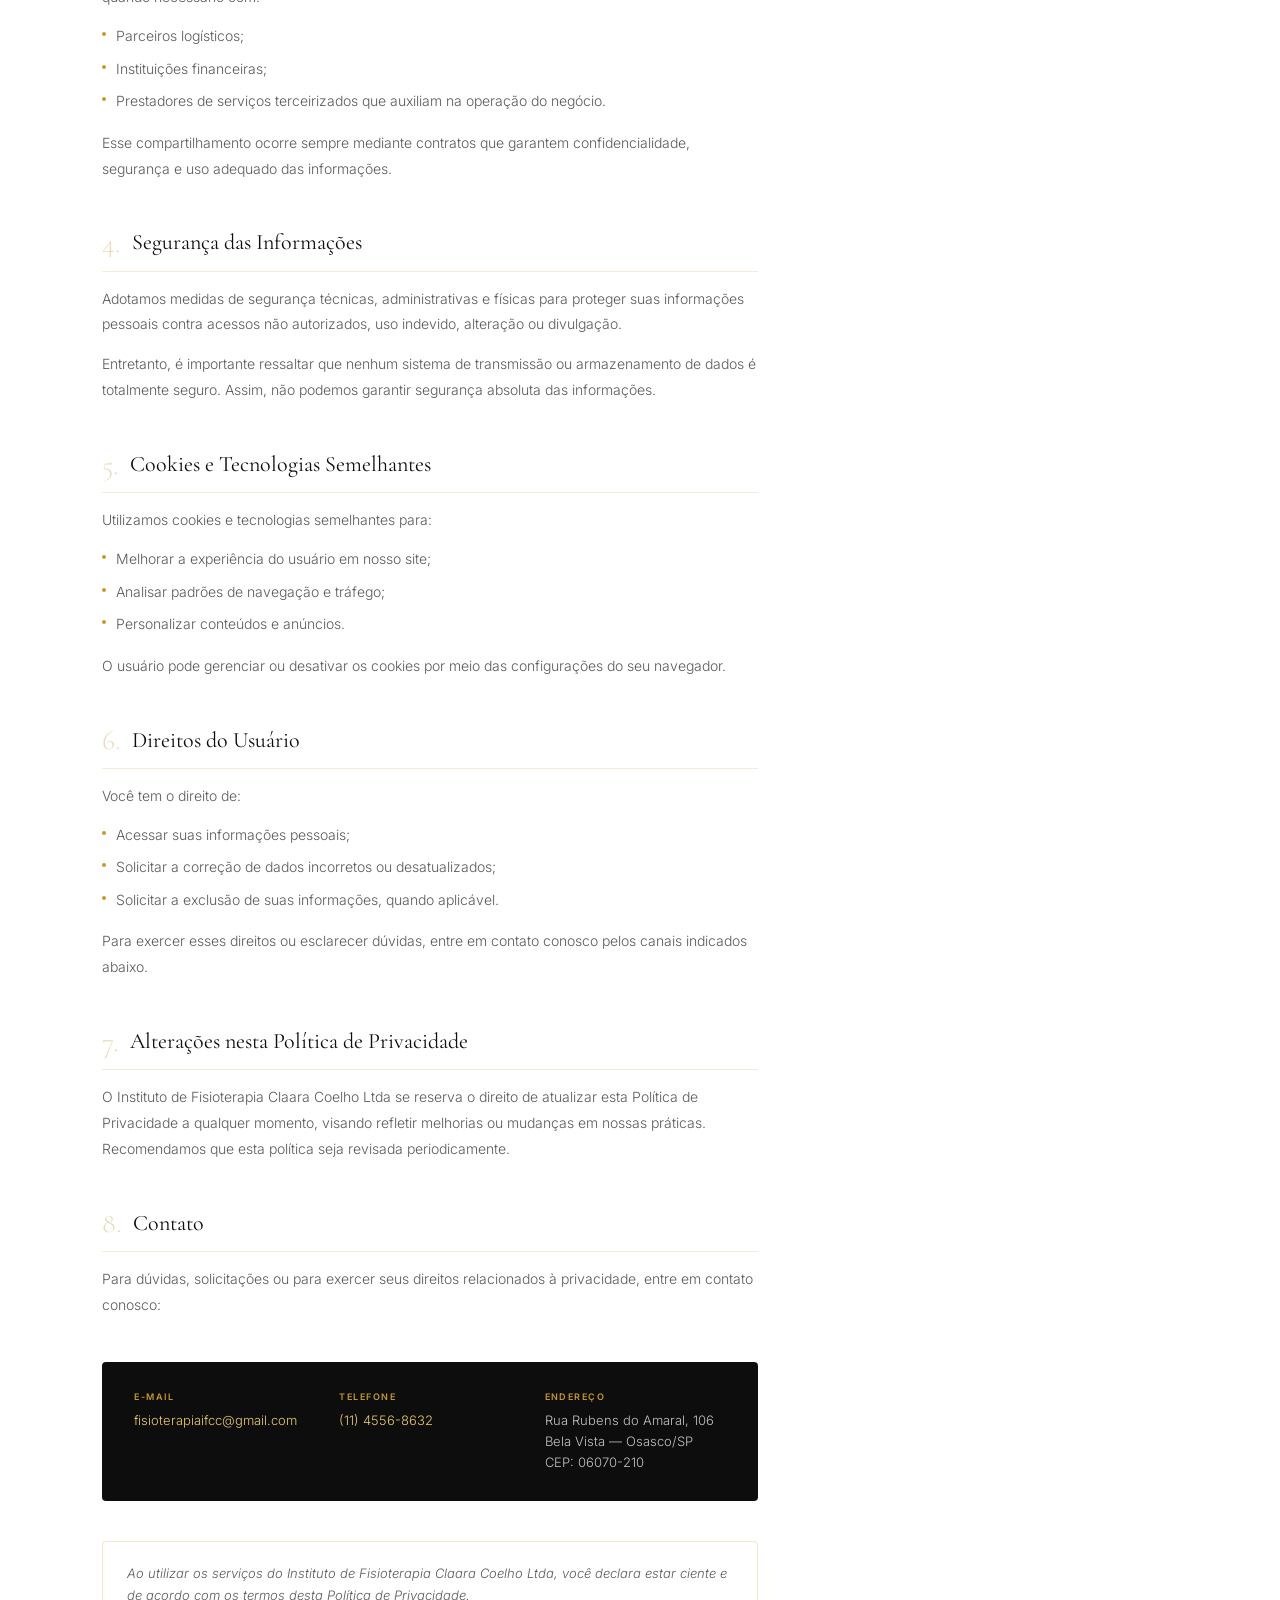
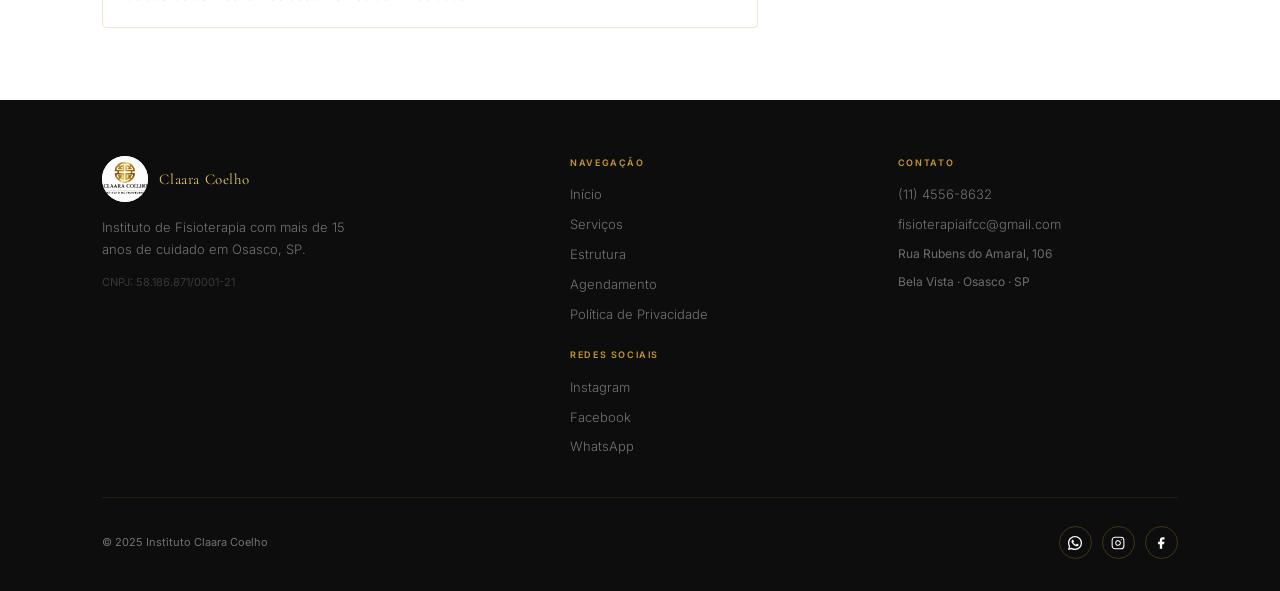
==== commit eacf902d: "Add files via upload" ====
--- a/privacidade.html
+++ b/privacidade.html
@@ -4,29 +4,127 @@
   <meta charset="UTF-8">
   <meta name="viewport" content="width=device-width, initial-scale=1.0">
   <title>Política de Privacidade — Instituto Claara Coelho</title>
-  <meta name="description" content="Política de Privacidade e proteção de dados do Instituto Claara Coelho, em conformidade com a LGPD (Lei 13.709/2018).">
+  <meta name="description" content="Política de Privacidade do Instituto de Fisioterapia Claara Coelho Ltda. Saiba como coletamos, utilizamos e protegemos suas informações pessoais.">
   <link rel="icon" type="image/jpeg" href="assets/images/logo.jpeg">
   <link rel="preconnect" href="https://fonts.googleapis.com">
   <link rel="preconnect" href="https://fonts.gstatic.com" crossorigin>
   <link href="https://fonts.googleapis.com/css2?family=Cormorant+Garamond:ital,wght@0,300;0,400;0,600;1,300;1,400&family=Inter:wght@300;400;500;600&display=swap" rel="stylesheet">
   <link rel="stylesheet" href="assets/css/style.css">
   <style>
-    .priv-hero { background: var(--preto); padding: 140px 8% 80px; border-bottom: 1px solid rgba(196,154,42,0.15); }
-    .priv-hero h1 { font-family: var(--serif); font-size: clamp(32px,4vw,52px); font-weight: 300; color: var(--branco); margin-bottom: 12px; }
-    .priv-hero p  { font-size: 14px; color: rgba(255,255,255,0.45); font-weight: 300; }
-    .priv-body { padding: 72px 8%; max-width: 800px; }
-    .priv-body h2 { font-family: var(--serif); font-size: 24px; font-weight: 400; color: var(--preto); margin: 40px 0 12px; padding-bottom: 8px; border-bottom: 1px solid rgba(196,154,42,0.2); }
-    .priv-body h2:first-child { margin-top: 0; }
-    .priv-body p  { font-size: 14px; color: var(--cinza-med); line-height: 1.8; margin-bottom: 14px; font-weight: 300; }
-    .priv-body ul { padding-left: 20px; margin-bottom: 14px; }
-    .priv-body li { font-size: 14px; color: var(--cinza-med); line-height: 1.8; margin-bottom: 6px; font-weight: 300; }
-    .priv-body a  { color: var(--ouro); }
-    .priv-back { display: inline-flex; align-items: center; gap: 6px; font-size: 12px; font-weight: 600; color: var(--ouro); letter-spacing: 0.08em; text-transform: uppercase; margin-bottom: 40px; }
+    .priv-hero {
+      background: var(--preto);
+      padding: 140px 8% 80px;
+      border-bottom: 1px solid rgba(196,154,42,0.15);
+    }
+    .priv-hero h1 {
+      font-family: var(--serif);
+      font-size: clamp(32px,4vw,52px);
+      font-weight: 300; color: var(--branco); margin-bottom: 12px;
+    }
+    .priv-hero p { font-size: 14px; color: rgba(255,255,255,0.45); font-weight: 300; }
+
+    .priv-body {
+      padding: 72px 8%;
+      max-width: 860px;
+    }
+    .priv-back {
+      display: inline-flex; align-items: center; gap: 6px;
+      font-size: 12px; font-weight: 600; color: var(--ouro);
+      letter-spacing: 0.08em; text-transform: uppercase;
+      margin-bottom: 48px;
+      transition: color 0.2s;
+    }
     .priv-back:hover { color: var(--ouro-escuro); }
+
+    .priv-intro {
+      background: var(--ouro-pale);
+      border-left: 3px solid var(--ouro);
+      border-radius: 0 4px 4px 0;
+      padding: 20px 24px;
+      margin-bottom: 48px;
+      font-size: 14px; color: var(--cinza-med);
+      line-height: 1.8; font-weight: 300;
+    }
+
+    .priv-body h2 {
+      font-family: var(--serif);
+      font-size: 22px; font-weight: 400; color: var(--preto);
+      margin: 44px 0 14px;
+      padding-bottom: 10px;
+      border-bottom: 1px solid rgba(196,154,42,0.2);
+      display: flex; align-items: center; gap: 12px;
+    }
+    .priv-body h2 .num {
+      font-family: var(--serif);
+      font-size: 28px; font-weight: 300;
+      color: rgba(196,154,42,0.35);
+      line-height: 1;
+      flex-shrink: 0;
+    }
+    .priv-body h2:first-of-type { margin-top: 0; }
+    .priv-body p {
+      font-size: 14px; color: var(--cinza-med);
+      line-height: 1.85; margin-bottom: 14px; font-weight: 300;
+    }
+    .priv-body ul {
+      padding-left: 0; margin-bottom: 16px;
+      list-style: none; display: flex; flex-direction: column; gap: 8px;
+    }
+    .priv-body li {
+      font-size: 14px; color: var(--cinza-med);
+      line-height: 1.75; font-weight: 300;
+      display: flex; align-items: flex-start; gap: 10px;
+    }
+    .priv-body li::before {
+      content: '';
+      width: 4px; height: 4px;
+      background: var(--ouro);
+      border-radius: 50%;
+      flex-shrink: 0;
+      margin-top: 8px;
+    }
+    .priv-body a { color: var(--ouro); transition: opacity 0.2s; }
+    .priv-body a:hover { opacity: 0.75; }
+
+    .priv-contato {
+      background: var(--preto);
+      border-radius: 4px;
+      padding: 28px 32px;
+      margin-top: 44px;
+      display: grid;
+      grid-template-columns: repeat(3, 1fr);
+      gap: 24px;
+    }
+    .priv-contato__item { }
+    .priv-contato__label {
+      font-size: 9px; font-weight: 600;
+      color: var(--ouro); letter-spacing: 0.16em;
+      text-transform: uppercase; margin-bottom: 6px;
+    }
+    .priv-contato__value {
+      font-size: 13px; color: rgba(255,255,255,0.75);
+      line-height: 1.6; font-weight: 300;
+    }
+    .priv-contato__value a { color: var(--ouro-claro); }
+
+    .priv-acordo {
+      margin-top: 40px;
+      padding: 20px 24px;
+      border: 1px solid rgba(196,154,42,0.25);
+      border-radius: 4px;
+      font-size: 13px; color: var(--cinza-med);
+      line-height: 1.75; font-weight: 300;
+      font-style: italic;
+    }
+
+    @media (max-width: 700px) {
+      .priv-contato { grid-template-columns: 1fr; gap: 16px; }
+    }
   </style>
 </head>
 <body>
 
+<!-- NAV -->
 <nav class="nav">
   <div class="nav__inner container">
     <a href="index.html" class="nav__logo">
@@ -44,80 +142,120 @@
   </div>
 </nav>
 
+<!-- HERO -->
 <div class="priv-hero">
   <div class="eyebrow">Legal</div>
   <h1>Política de Privacidade</h1>
-  <p>Última atualização: junho de 2025 &middot; Em conformidade com a LGPD (Lei 13.709/2018)</p>
+  <p>Instituto de Fisioterapia Claara Coelho Ltda &middot; CNPJ 58.186.871/0001-21</p>
 </div>
 
+<!-- CONTEÚDO -->
 <main class="priv-body">
+
   <a href="index.html" class="priv-back">&larr; Voltar ao site</a>
 
-  <h2>1. Quem somos</h2>
-  <p>O <strong>Instituto de Fisioterapia Claara Coelho Ltda.</strong>, inscrito no CNPJ sob o nº 58.186.871/0001-21, com sede na Rua Rubens do Amaral, 106 — Bela Vista, Osasco/SP, é o controlador dos dados pessoais coletados por meio deste site.</p>
-  <p>Contato do responsável pelo tratamento de dados: <a href="mailto:fisioterapiaifcc@gmail.com">fisioterapiaifcc@gmail.com</a></p>
-
-  <h2>2. Dados que coletamos</h2>
-  <p>Coletamos os seguintes dados por meio do formulário de contato deste site:</p>
-  <ul>
-    <li><strong>Nome</strong> — para identificação e atendimento personalizado.</li>
-    <li><strong>Número de WhatsApp/Telefone</strong> — para retorno de contato.</li>
-    <li><strong>Serviço de interesse</strong> — para encaminhar o atendimento correto.</li>
-    <li><strong>Mensagem livre</strong> — para entender sua necessidade antes do agendamento.</li>
-  </ul>
-  <p>Não coletamos dados sensíveis de saúde por meio deste formulário. Dados clínicos são coletados exclusivamente durante o atendimento presencial, com consentimento específico.</p>
-
-  <h2>3. Finalidade do tratamento</h2>
-  <ul>
-    <li>Responder ao seu contato e agendar consultas.</li>
-    <li>Enviar informações sobre serviços solicitados.</li>
-    <li>Cumprir obrigações legais e regulatórias aplicáveis à área da saúde.</li>
-  </ul>
-
-  <h2>4. Base legal (LGPD, Art. 7º)</h2>
-  <p>O tratamento dos dados enviados pelo formulário é realizado com base no <strong>consentimento</strong> do titular (Art. 7º, I) e na <strong>execução de contrato ou procedimentos preliminares</strong> (Art. 7º, V), quando aplicável.</p>
-
-  <h2>5. Compartilhamento de dados</h2>
-  <p>Seus dados não são vendidos, alugados ou compartilhados com terceiros para fins comerciais. Podemos compartilhar informações somente quando:</p>
-  <ul>
-    <li>Houver obrigação legal ou determinação judicial.</li>
-    <li>For necessário para prestação do serviço contratado (ex.: plataformas de mensagem como WhatsApp/Meta).</li>
-  </ul>
-
-  <h2>6. Prazo de retenção</h2>
-  <p>Os dados de contato são mantidos por até <strong>5 anos</strong> após o último atendimento, conforme exigência do Conselho Federal de Fisioterapia e Terapia Ocupacional (COFFITO) e legislação tributária vigente. Após esse prazo, os dados são eliminados.</p>
-
-  <h2>7. Seus direitos</h2>
-  <p>Conforme a LGPD, você tem direito a:</p>
-  <ul>
-    <li>Confirmar a existência de tratamento dos seus dados.</li>
-    <li>Acessar seus dados pessoais.</li>
-    <li>Corrigir dados incompletos, inexatos ou desatualizados.</li>
-    <li>Solicitar a anonimização, bloqueio ou eliminação dos dados desnecessários.</li>
-    <li>Revogar o consentimento a qualquer momento.</li>
-    <li>Opor-se ao tratamento realizado sem consentimento.</li>
-  </ul>
-  <p>Para exercer seus direitos, envie um e-mail para <a href="mailto:fisioterapiaifcc@gmail.com">fisioterapiaifcc@gmail.com</a>. Responderemos em até 15 dias úteis.</p>
-
-  <h2>8. Cookies e rastreamento</h2>
-  <p>Este site não utiliza cookies de rastreamento ou publicidade. As únicas requisições externas são para carregamento das fontes tipográficas (Google Fonts), que podem registrar o endereço IP do visitante conforme a <a href="https://policies.google.com/privacy" target="_blank" rel="noopener noreferrer">Política de Privacidade do Google</a>.</p>
-
-  <h2>9. Segurança</h2>
-  <p>Adotamos medidas técnicas e organizacionais adequadas para proteger seus dados contra acesso não autorizado, alteração, divulgação ou destruição, incluindo comunicação via HTTPS e acesso restrito às informações de contato.</p>
-
-  <h2>10. Alterações nesta política</h2>
-  <p>Esta política pode ser atualizada periodicamente. A data da última atualização está sempre indicada no topo deste documento. Recomendamos revisá-la regularmente.</p>
-
-  <h2>11. Contato e reclamações</h2>
-  <p>Em caso de dúvidas sobre o tratamento dos seus dados, entre em contato:</p>
-  <ul>
-    <li>E-mail: <a href="mailto:fisioterapiaifcc@gmail.com">fisioterapiaifcc@gmail.com</a></li>
-    <li>Telefone: <a href="tel:+551145568632">(11) 4556-8632</a></li>
-    <li>Endereço: Rua Rubens do Amaral, 106 — Bela Vista, Osasco/SP</li>
-  </ul>
-  <p>Você também pode apresentar reclamação à <strong>Autoridade Nacional de Proteção de Dados (ANPD)</strong> pelo site <a href="https://www.gov.br/anpd" target="_blank" rel="noopener noreferrer">www.gov.br/anpd</a>.</p>
+  <div class="priv-intro">
+    O <strong>Instituto de Fisioterapia Claara Coelho Ltda</strong> valoriza a sua privacidade e está comprometido em proteger as informações pessoais que você compartilha conosco. Esta Política de Privacidade descreve como coletamos, utilizamos, armazenamos, compartilhamos e protegemos as informações pessoais de nossos clientes, usuários e visitantes.<br><br>
+    Ao utilizar os serviços do Instituto de Fisioterapia Claara Coelho ou ao interagir com nosso site, você concorda com as práticas descritas nesta Política de Privacidade.
+  </div>
+
+  <!-- 1 -->
+  <h2><span class="num">1.</span> Coleta de Informações</h2>
+  <p>Coletamos informações pessoais de diversas formas, incluindo, mas não se limitando a:</p>
+  <ul>
+    <li>Informações fornecidas voluntariamente no cadastro de nossos serviços;</li>
+    <li>Dados fornecidos em compras realizadas em nossa clínica ou online;</li>
+    <li>Informações inseridas ao preencher formulários em nosso site;</li>
+    <li>Participação em programas de fidelidade, promoções ou pesquisas;</li>
+    <li>Contato realizado por meio de nossos canais de atendimento.</li>
+  </ul>
+
+  <!-- 2 -->
+  <h2><span class="num">2.</span> Uso das Informações</h2>
+  <p>As informações pessoais coletadas são utilizadas para as seguintes finalidades:</p>
+  <ul>
+    <li>Fornecer e aprimorar nossos produtos e serviços;</li>
+    <li>Personalizar a experiência de atendimento do cliente;</li>
+    <li>Processar transações e pagamentos;</li>
+    <li>Realizar a entrega de produtos;</li>
+    <li>Responder solicitações, dúvidas ou reclamações;</li>
+    <li>Enviar comunicações sobre produtos, serviços, promoções e novidades.</li>
+  </ul>
+  <p>Também podemos utilizar dados de forma agregada e anonimizada para fins estatísticos, analíticos e de melhoria contínua dos nossos serviços.</p>
+
+  <!-- 3 -->
+  <h2><span class="num">3.</span> Compartilhamento de Informações</h2>
+  <p>O Instituto de Fisioterapia Claara Coelho não vende, aluga ou comercializa suas informações pessoais com terceiros para fins de marketing. Suas informações podem ser compartilhadas apenas quando necessário com:</p>
+  <ul>
+    <li>Parceiros logísticos;</li>
+    <li>Instituições financeiras;</li>
+    <li>Prestadores de serviços terceirizados que auxiliam na operação do negócio.</li>
+  </ul>
+  <p>Esse compartilhamento ocorre sempre mediante contratos que garantem confidencialidade, segurança e uso adequado das informações.</p>
+
+  <!-- 4 -->
+  <h2><span class="num">4.</span> Segurança das Informações</h2>
+  <p>Adotamos medidas de segurança técnicas, administrativas e físicas para proteger suas informações pessoais contra acessos não autorizados, uso indevido, alteração ou divulgação.</p>
+  <p>Entretanto, é importante ressaltar que nenhum sistema de transmissão ou armazenamento de dados é totalmente seguro. Assim, não podemos garantir segurança absoluta das informações.</p>
+
+  <!-- 5 -->
+  <h2><span class="num">5.</span> Cookies e Tecnologias Semelhantes</h2>
+  <p>Utilizamos cookies e tecnologias semelhantes para:</p>
+  <ul>
+    <li>Melhorar a experiência do usuário em nosso site;</li>
+    <li>Analisar padrões de navegação e tráfego;</li>
+    <li>Personalizar conteúdos e anúncios.</li>
+  </ul>
+  <p>O usuário pode gerenciar ou desativar os cookies por meio das configurações do seu navegador.</p>
+
+  <!-- 6 -->
+  <h2><span class="num">6.</span> Direitos do Usuário</h2>
+  <p>Você tem o direito de:</p>
+  <ul>
+    <li>Acessar suas informações pessoais;</li>
+    <li>Solicitar a correção de dados incorretos ou desatualizados;</li>
+    <li>Solicitar a exclusão de suas informações, quando aplicável.</li>
+  </ul>
+  <p>Para exercer esses direitos ou esclarecer dúvidas, entre em contato conosco pelos canais indicados abaixo.</p>
+
+  <!-- 7 -->
+  <h2><span class="num">7.</span> Alterações nesta Política de Privacidade</h2>
+  <p>O Instituto de Fisioterapia Claara Coelho Ltda se reserva o direito de atualizar esta Política de Privacidade a qualquer momento, visando refletir melhorias ou mudanças em nossas práticas. Recomendamos que esta política seja revisada periodicamente.</p>
+
+  <!-- 8 -->
+  <h2><span class="num">8.</span> Contato</h2>
+  <p>Para dúvidas, solicitações ou para exercer seus direitos relacionados à privacidade, entre em contato conosco:</p>
+
+  <div class="priv-contato" role="group" aria-label="Informações de contato">
+    <div class="priv-contato__item">
+      <div class="priv-contato__label">E-mail</div>
+      <div class="priv-contato__value">
+        <a href="mailto:fisioterapiaifcc@gmail.com">fisioterapiaifcc@gmail.com</a>
+      </div>
+    </div>
+    <div class="priv-contato__item">
+      <div class="priv-contato__label">Telefone</div>
+      <div class="priv-contato__value">
+        <a href="tel:+551145568632">(11) 4556-8632</a>
+      </div>
+    </div>
+    <div class="priv-contato__item">
+      <div class="priv-contato__label">Endereço</div>
+      <div class="priv-contato__value">
+        Rua Rubens do Amaral, 106<br>
+        Bela Vista &mdash; Osasco/SP<br>
+        CEP: 06070-210
+      </div>
+    </div>
+  </div>
+
+  <div class="priv-acordo">
+    Ao utilizar os serviços do Instituto de Fisioterapia Claara Coelho Ltda, você declara estar ciente e de acordo com os termos desta Política de Privacidade.
+  </div>
+
 </main>
 
+<!-- FOOTER -->
 <footer role="contentinfo">
   <div class="footer__top">
     <div>
@@ -137,6 +275,12 @@
         <li><a href="index.html#contato">Agendamento</a></li>
         <li><a href="privacidade.html">Política de Privacidade</a></li>
       </ul>
+      <div class="footer__col-title" style="margin-top:24px">Redes sociais</div>
+      <ul class="footer__links">
+        <li><a href="https://www.instagram.com/institutoclaara_coelho/" target="_blank" rel="noopener noreferrer">Instagram</a></li>
+        <li><a href="https://www.facebook.com/barbara.coelho.12576/" target="_blank" rel="noopener noreferrer">Facebook</a></li>
+        <li><a href="https://wa.me/551145568632" target="_blank" rel="noopener noreferrer">WhatsApp</a></li>
+      </ul>
     </div>
     <div>
       <div class="footer__col-title">Contato</div>
@@ -144,7 +288,7 @@
         <li><a href="tel:+551145568632">(11) 4556-8632</a></li>
         <li><a href="mailto:fisioterapiaifcc@gmail.com">fisioterapiaifcc@gmail.com</a></li>
         <li style="color:rgba(255,255,255,.4);font-size:12px">Rua Rubens do Amaral, 106</li>
-        <li style="color:rgba(255,255,255,.4);font-size:12px">Bela Vista · Osasco · SP</li>
+        <li style="color:rgba(255,255,255,.4);font-size:12px">Bela Vista &middot; Osasco &middot; SP</li>
       </ul>
     </div>
   </div>
@@ -154,6 +298,16 @@
       <a href="https://wa.me/551145568632" class="social-btn" target="_blank" rel="noopener noreferrer" aria-label="WhatsApp">
         <svg viewBox="0 0 24 24" fill="white" aria-hidden="true"><path d="M17.472 14.382c-.297-.149-1.758-.867-2.03-.967-.273-.099-.471-.148-.67.15-.197.297-.767.966-.94 1.164-.173.199-.347.223-.644.075-.297-.15-1.255-.463-2.39-1.475-.883-.788-1.48-1.761-1.653-2.059-.173-.297-.018-.458.13-.606.134-.133.298-.347.446-.52.149-.174.198-.298.298-.497.099-.198.05-.371-.025-.52-.075-.149-.669-1.612-.916-2.207-.242-.579-.487-.5-.669-.51-.173-.008-.371-.01-.57-.01-.198 0-.52.074-.792.372-.272.297-1.04 1.016-1.04 2.479 0 1.462 1.065 2.875 1.213 3.074.149.198 2.096 3.2 5.077 4.487.709.306 1.262.489 1.694.625.712.227 1.36.195 1.871.118.571-.085 1.758-.719 2.006-1.413.248-.694.248-1.289.173-1.413-.074-.124-.272-.198-.57-.347z"/><path d="M12 0C5.373 0 0 5.373 0 12c0 2.118.553 4.105 1.516 5.836L0 24l6.37-1.495A11.94 11.94 0 0012 24c6.627 0 12-5.373 12-12S18.627 0 12 0zm0 21.818a9.816 9.816 0 01-5.003-1.366l-.358-.213-3.78.887.92-3.676-.234-.375A9.785 9.785 0 012.182 12C2.182 6.57 6.57 2.182 12 2.182S21.818 6.57 21.818 12 17.43 21.818 12 21.818z"/></svg>
       </a>
+      <a href="https://www.instagram.com/institutoclaara_coelho/" class="social-btn" target="_blank" rel="noopener noreferrer" aria-label="Instagram">
+        <svg viewBox="0 0 24 24" fill="none" stroke="white" stroke-width="1.8" stroke-linecap="round" stroke-linejoin="round" aria-hidden="true">
+          <rect x="2" y="2" width="20" height="20" rx="5"/><path d="M16 11.37A4 4 0 1 1 12.63 8 4 4 0 0 1 16 11.37z"/><line x1="17.5" y1="6.5" x2="17.51" y2="6.5"/>
+        </svg>
+      </a>
+      <a href="https://www.facebook.com/barbara.coelho.12576/" class="social-btn" target="_blank" rel="noopener noreferrer" aria-label="Facebook">
+        <svg viewBox="0 0 24 24" fill="white" aria-hidden="true">
+          <path d="M18 2h-3a5 5 0 0 0-5 5v3H7v4h3v8h4v-8h3l1-4h-4V7a1 1 0 0 1 1-1h3z"/>
+        </svg>
+      </a>
     </div>
   </div>
 </footer>
--- a/assets/css/style.css
+++ b/assets/css/style.css
@@ -455,3 +455,79 @@
 @media (prefers-reduced-motion: reduce) {
   *, .strip__track { animation: none !important; transition: none !important; }
 }
+
+/* ============================================================
+   REDES SOCIAIS
+   ============================================================ */
+.redes {
+  background: var(--cinza-esc);
+  padding: 80px 8%;
+}
+.redes__inner {
+  display: grid;
+  grid-template-columns: 1fr 1fr;
+  gap: 64px;
+  align-items: center;
+}
+.redes__btns {
+  display: flex;
+  flex-direction: column;
+  gap: 14px;
+}
+.rede-btn {
+  display: flex;
+  align-items: center;
+  gap: 16px;
+  background: rgba(255,255,255,0.05);
+  border: 1px solid rgba(255,255,255,0.1);
+  border-radius: 4px;
+  padding: 16px 20px;
+  transition: background 0.22s, border-color 0.22s, transform 0.15s;
+  color: var(--branco);
+}
+.rede-btn:hover {
+  background: rgba(255,255,255,0.10);
+  border-color: var(--ouro);
+  transform: translateX(4px);
+}
+.rede-btn__icon {
+  width: 44px; height: 44px;
+  border-radius: 12px;
+  display: flex; align-items: center; justify-content: center;
+  flex-shrink: 0;
+}
+.rede-btn__icon--ig { background: linear-gradient(135deg, #833ab4, #fd1d1d, #fcb045); }
+.rede-btn__icon--fb { background: #1877F2; }
+.rede-btn__icon--wa { background: #25D366; }
+.rede-btn__text {
+  display: flex;
+  flex-direction: column;
+  flex: 1;
+}
+.rede-btn__label {
+  font-size: 14px;
+  font-weight: 600;
+  color: var(--branco);
+  line-height: 1.2;
+}
+.rede-btn__handle {
+  font-size: 12px;
+  color: rgba(255,255,255,0.45);
+  margin-top: 2px;
+  font-weight: 300;
+}
+.rede-btn__arrow {
+  color: rgba(255,255,255,0.3);
+  flex-shrink: 0;
+  transition: color 0.22s;
+}
+.rede-btn:hover .rede-btn__arrow {
+  color: var(--ouro);
+}
+
+@media (max-width: 900px) {
+  .redes__inner {
+    grid-template-columns: 1fr;
+    gap: 36px;
+  }
+}
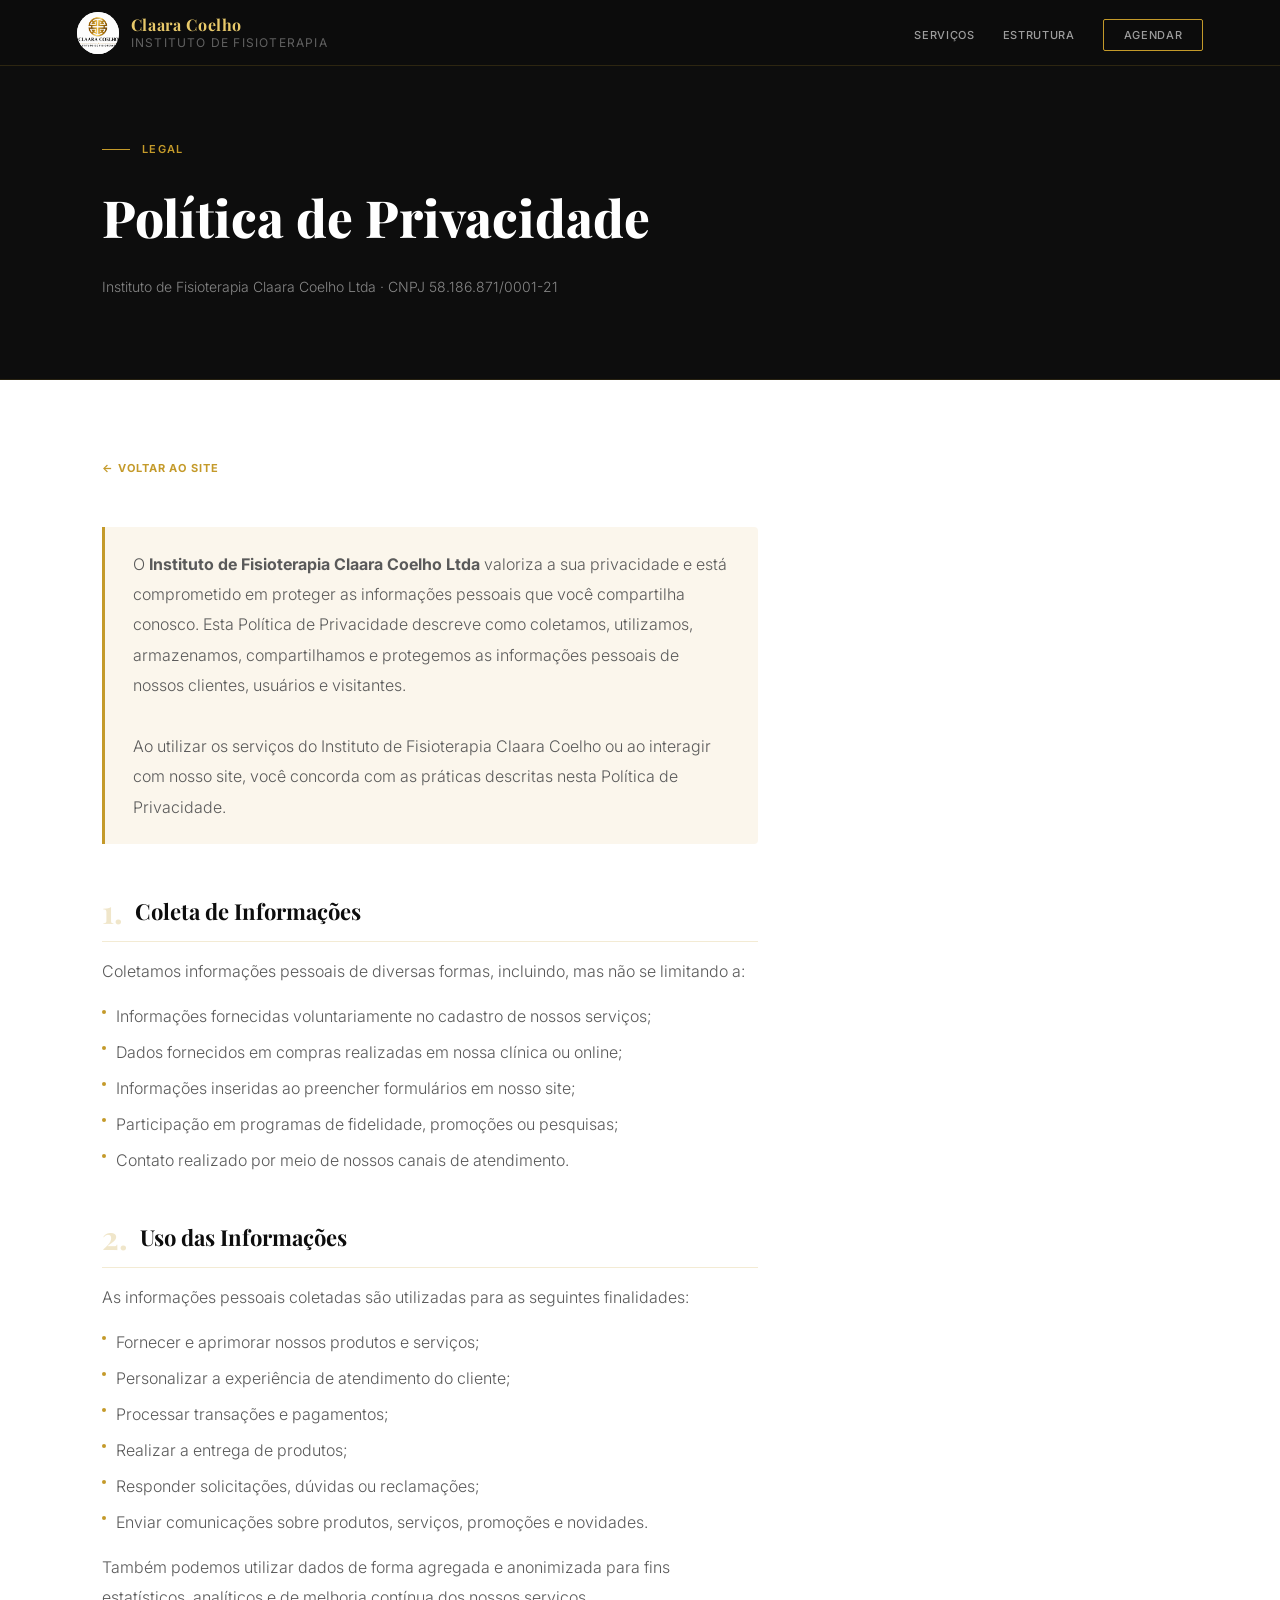
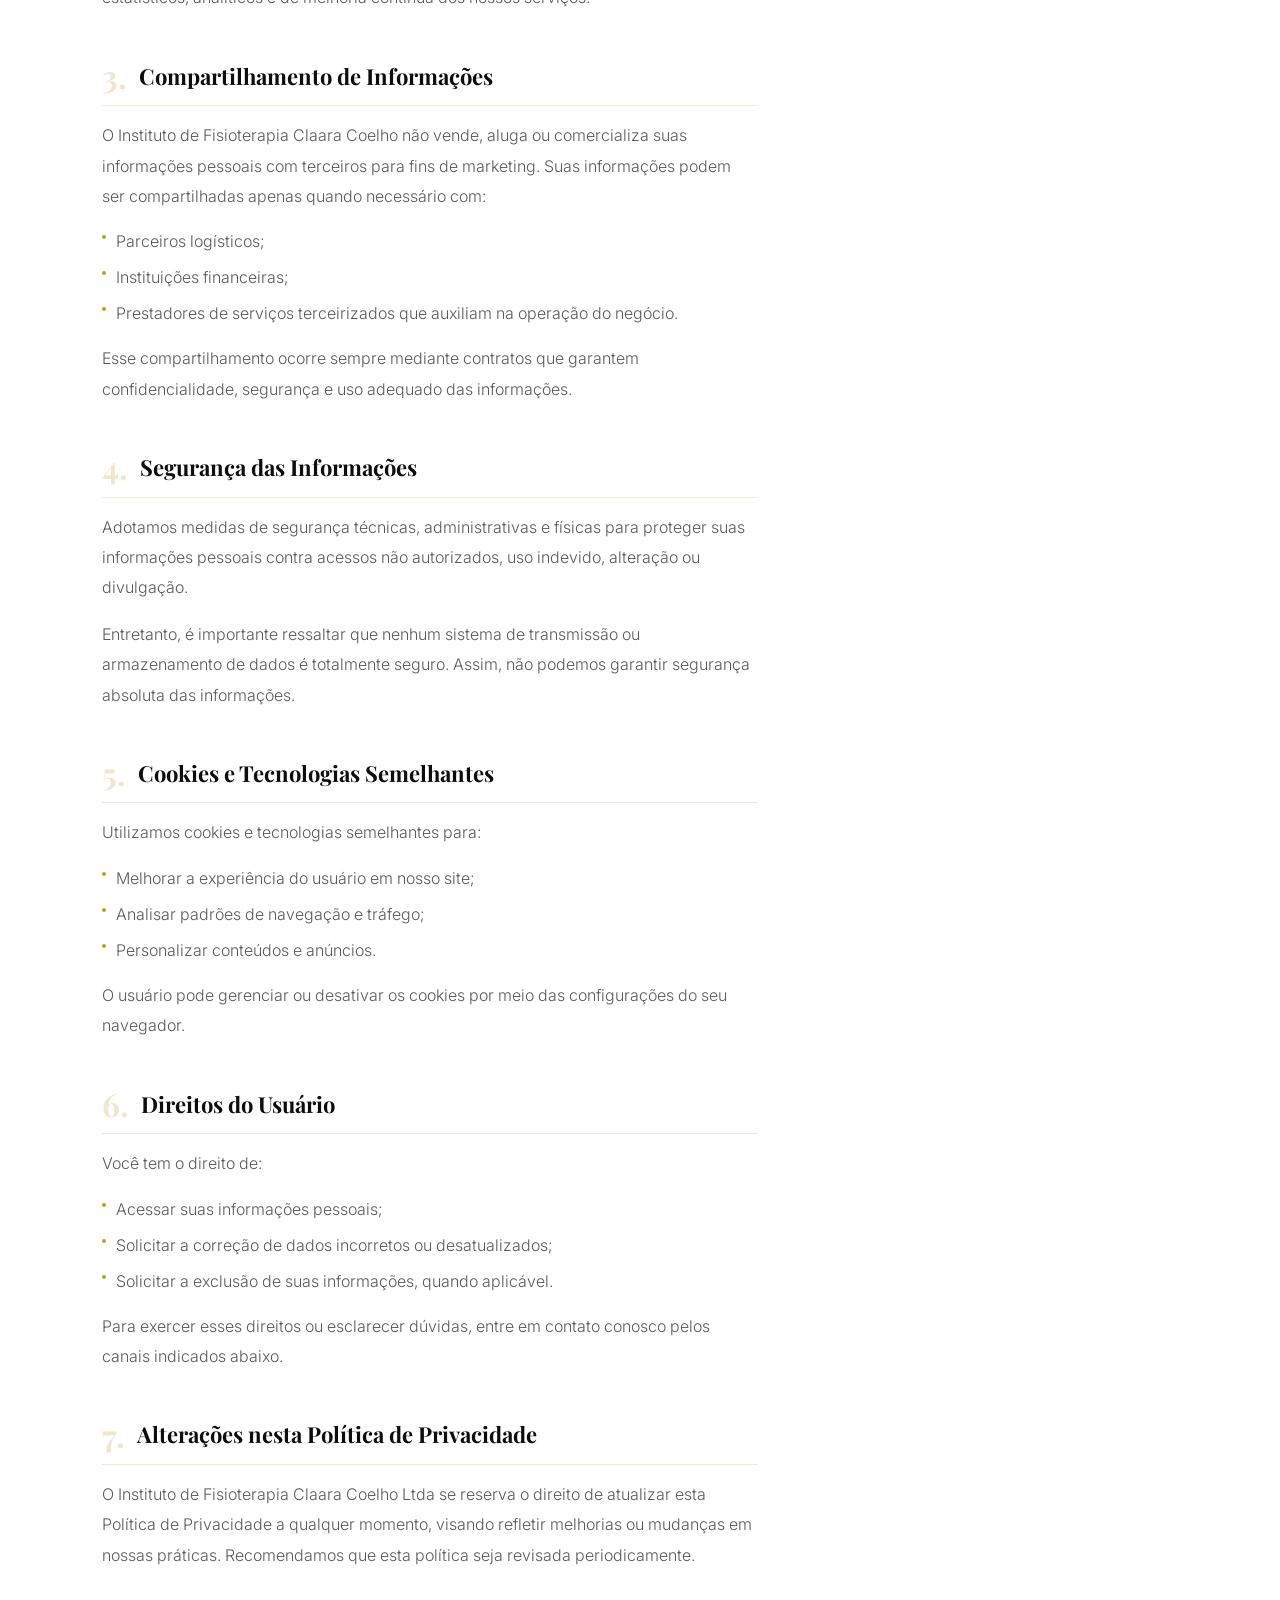
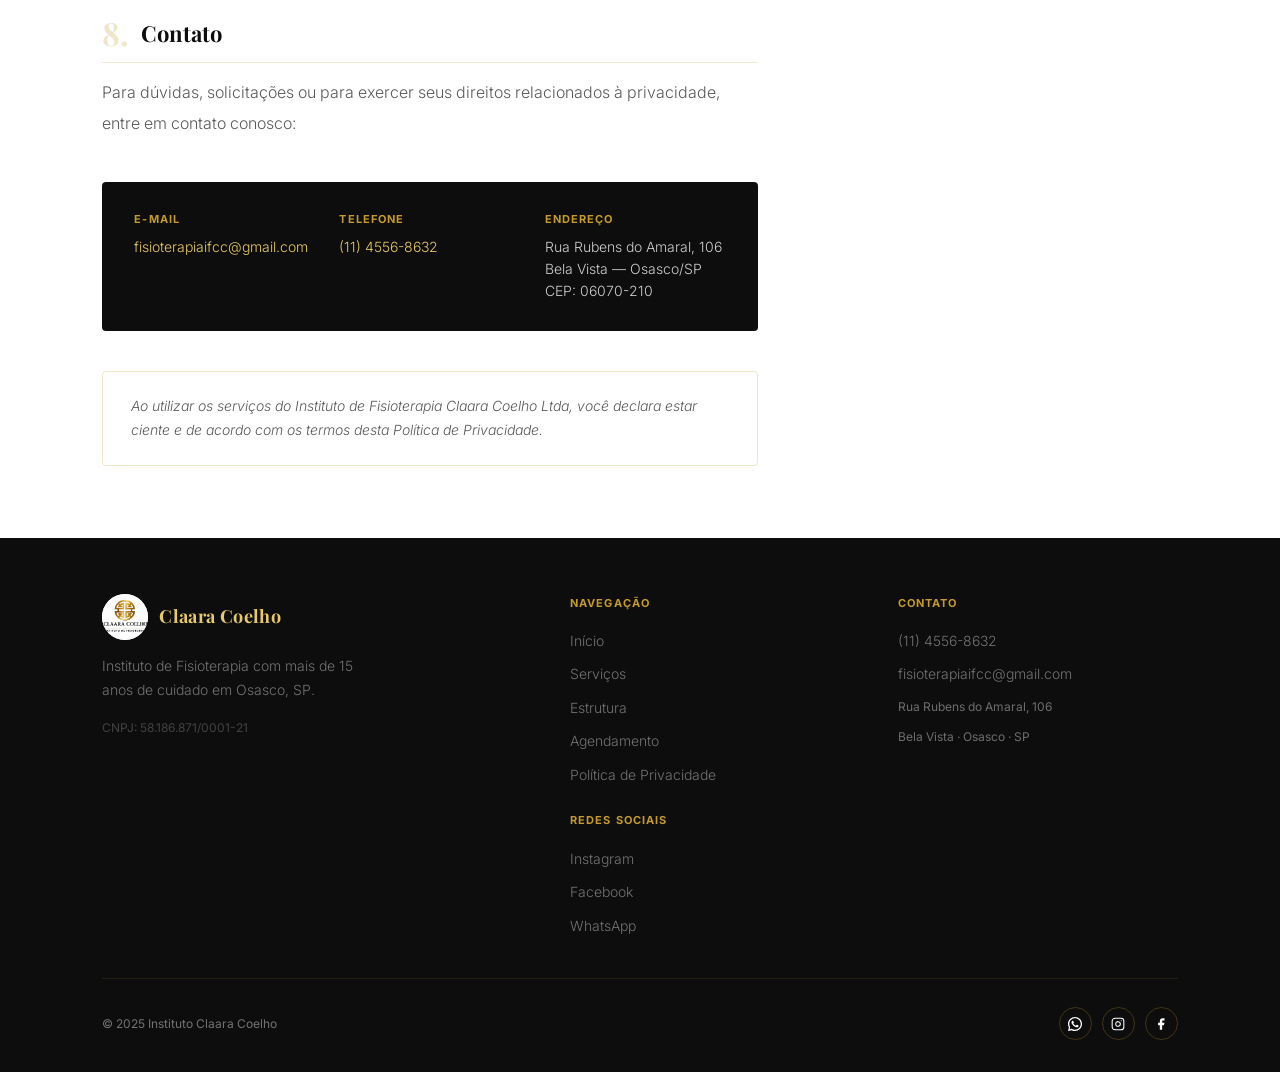
==== commit b8ea18a9: "Add files via upload" ====
--- a/privacidade.html
+++ b/privacidade.html
@@ -8,7 +8,7 @@
   <link rel="icon" type="image/jpeg" href="assets/images/logo.jpeg">
   <link rel="preconnect" href="https://fonts.googleapis.com">
   <link rel="preconnect" href="https://fonts.gstatic.com" crossorigin>
-  <link href="https://fonts.googleapis.com/css2?family=Cormorant+Garamond:ital,wght@0,300;0,400;0,600;1,300;1,400&family=Inter:wght@300;400;500;600&display=swap" rel="stylesheet">
+  <link href="https://fonts.googleapis.com/css2?family=Playfair+Display:ital,wght@0,400;0,500;0,700;0,800;1,400;1,700&family=Inter:ital,wght@0,300;0,400;0,500;0,600;1,400&display=swap" rel="stylesheet">
   <link rel="stylesheet" href="assets/css/style.css">
   <style>
     .priv-hero {
@@ -18,10 +18,10 @@
     }
     .priv-hero h1 {
       font-family: var(--serif);
-      font-size: clamp(32px,4vw,52px);
-      font-weight: 300; color: var(--branco); margin-bottom: 12px;
-    }
-    .priv-hero p { font-size: 14px; color: rgba(255,255,255,0.45); font-weight: 300; }
+      font-size: clamp(2rem,4vw,3.25rem);
+      font-weight: 800; color: var(--branco); margin-bottom: 12px;
+    }
+    .priv-hero p { font-size: var(--text-sm); color: rgba(255,255,255,0.5); font-weight: 300; }
 
     .priv-body {
       padding: 72px 8%;
@@ -29,7 +29,7 @@
     }
     .priv-back {
       display: inline-flex; align-items: center; gap: 6px;
-      font-size: 12px; font-weight: 600; color: var(--ouro);
+      font-size: var(--text-label); font-weight: 700; color: var(--ouro);
       letter-spacing: 0.08em; text-transform: uppercase;
       margin-bottom: 48px;
       transition: color 0.2s;
@@ -40,15 +40,15 @@
       background: var(--ouro-pale);
       border-left: 3px solid var(--ouro);
       border-radius: 0 4px 4px 0;
-      padding: 20px 24px;
+      padding: 22px 28px;
       margin-bottom: 48px;
-      font-size: 14px; color: var(--cinza-med);
-      line-height: 1.8; font-weight: 300;
+      font-size: var(--text-base); color: var(--cinza-med);
+      line-height: var(--lh-loose); font-weight: 300;
     }
 
     .priv-body h2 {
       font-family: var(--serif);
-      font-size: 22px; font-weight: 400; color: var(--preto);
+      font-size: var(--text-lg); font-weight: 700; color: var(--preto);
       margin: 44px 0 14px;
       padding-bottom: 10px;
       border-bottom: 1px solid rgba(196,154,42,0.2);
@@ -56,23 +56,23 @@
     }
     .priv-body h2 .num {
       font-family: var(--serif);
-      font-size: 28px; font-weight: 300;
-      color: rgba(196,154,42,0.35);
+      font-size: 2rem; font-weight: 700;
+      color: rgba(196,154,42,0.25);
       line-height: 1;
       flex-shrink: 0;
     }
     .priv-body h2:first-of-type { margin-top: 0; }
     .priv-body p {
-      font-size: 14px; color: var(--cinza-med);
-      line-height: 1.85; margin-bottom: 14px; font-weight: 300;
+      font-size: var(--text-base); color: var(--cinza-med);
+      line-height: var(--lh-loose); margin-bottom: 16px; font-weight: 300;
     }
     .priv-body ul {
       padding-left: 0; margin-bottom: 16px;
       list-style: none; display: flex; flex-direction: column; gap: 8px;
     }
     .priv-body li {
-      font-size: 14px; color: var(--cinza-med);
-      line-height: 1.75; font-weight: 300;
+      font-size: var(--text-base); color: var(--cinza-med);
+      line-height: var(--lh-relaxed); font-weight: 300;
       display: flex; align-items: flex-start; gap: 10px;
     }
     .priv-body li::before {
@@ -97,23 +97,23 @@
     }
     .priv-contato__item { }
     .priv-contato__label {
-      font-size: 9px; font-weight: 600;
-      color: var(--ouro); letter-spacing: 0.16em;
+      font-size: var(--text-label); font-weight: 700;
+      color: var(--ouro); letter-spacing: var(--ls-wider);
       text-transform: uppercase; margin-bottom: 6px;
     }
     .priv-contato__value {
-      font-size: 13px; color: rgba(255,255,255,0.75);
-      line-height: 1.6; font-weight: 300;
+      font-size: var(--text-sm); color: rgba(255,255,255,0.8);
+      line-height: var(--lh-normal); font-weight: 300;
     }
     .priv-contato__value a { color: var(--ouro-claro); }
 
     .priv-acordo {
       margin-top: 40px;
-      padding: 20px 24px;
+      padding: 22px 28px;
       border: 1px solid rgba(196,154,42,0.25);
       border-radius: 4px;
-      font-size: 13px; color: var(--cinza-med);
-      line-height: 1.75; font-weight: 300;
+      font-size: var(--text-sm); color: var(--cinza-med);
+      line-height: var(--lh-relaxed); font-weight: 300;
       font-style: italic;
     }
 
@@ -287,7 +287,7 @@
       <ul class="footer__links">
         <li><a href="tel:+551145568632">(11) 4556-8632</a></li>
         <li><a href="mailto:fisioterapiaifcc@gmail.com">fisioterapiaifcc@gmail.com</a></li>
-        <li style="color:rgba(255,255,255,.4);font-size:12px">Rua Rubens do Amaral, 106</li>
+        <li style="color:rgba(255,255,255,.4);font-size:var(--text-xs)">Rua Rubens do Amaral, 106</li>
         <li style="color:rgba(255,255,255,.4);font-size:12px">Bela Vista &middot; Osasco &middot; SP</li>
       </ul>
     </div>
--- a/assets/css/style.css
+++ b/assets/css/style.css
@@ -1,6 +1,6 @@
 /* ============================================================
    INSTITUTO CLAARA COELHO — Stylesheet principal
-   Fonte: Cormorant Garamond (serif display) + Inter (sans)
+   Fonte: Playfair Display (serif display) + Inter (sans)
    Paleta: Preto #0D0D0D · Ouro #C49A2A · Off-white #FBF6EC
    ============================================================ */
 
@@ -16,20 +16,44 @@
   --cinza-lev:   #9A9A9A;
   --cinza-bg:    #F5F3F0;
   --branco:      #FFFFFF;
-  --serif:       'Cormorant Garamond', Georgia, serif;
+  --serif:       'Playfair Display', Georgia, serif;
   --sans:        'Inter', system-ui, sans-serif;
+
+  /* ── TYPE SCALE (Major Third, base 16px) ── */
+  --text-xs:    0.75rem;   /* 12px — notas, cnpj */
+  --text-sm:    0.875rem;  /* 14px — corpo secundário, footer links */
+  --text-base:  1rem;      /* 16px — corpo principal */
+  --text-md:    1.125rem;  /* 18px — lead, subtítulos */
+  --text-lg:    1.375rem;  /* 22px — card titles */
+  --text-xl:    1.75rem;   /* 28px — subtítulos de seção */
+  --text-2xl:   2.25rem;   /* 36px — títulos de seção (mobile) */
+  --text-3xl:   3rem;      /* 48px — hero (mobile) */
+  /* Eyebrow / label fixo */
+  --text-label: 0.6875rem; /* 11px — mínimo legível para uppercase */
+  /* Line-heights */
+  --lh-tight:   1.15;  /* títulos display */
+  --lh-snug:    1.35;  /* subtítulos */
+  --lh-normal:  1.6;   /* corpo compacto */
+  --lh-relaxed: 1.75;  /* corpo principal */
+  --lh-loose:   1.9;   /* corpo longo / acessível */
+  /* Letter-spacing */
+  --ls-tight:   -0.01em;
+  --ls-normal:  0;
+  --ls-wide:    0.06em;  /* uppercase labels */
+  --ls-wider:   0.10em;  /* eyebrows */
   --radius:      2px;
   --transition:  0.22s ease;
 }
 
 /* ── RESET ── */
 *, *::before, *::after { box-sizing: border-box; margin: 0; padding: 0; }
-html { scroll-behavior: smooth; font-size: 16px; }
+html { scroll-behavior: smooth; font-size: 16px; -webkit-text-size-adjust: 100%; }
 body {
   font-family: var(--sans);
   background: var(--branco);
   color: var(--preto);
-  line-height: 1.6;
+  line-height: var(--lh-relaxed);
+  font-size: var(--text-base);
   -webkit-font-smoothing: antialiased;
   -moz-osx-font-smoothing: grayscale;
 }
@@ -51,22 +75,22 @@
 /* ── UTILITÁRIOS ── */
 .container { width: 100%; max-width: 1280px; margin: 0 auto; padding: 0 6%; }
 .eyebrow {
-  font-size: 10px; font-weight: 600;
-  letter-spacing: 0.2em; text-transform: uppercase;
+  font-size: var(--text-label); font-weight: 600;
+  letter-spacing: var(--ls-wider); text-transform: uppercase;
   color: var(--ouro); margin-bottom: 14px;
   display: flex; align-items: center; gap: 12px;
 }
 .eyebrow::before { content: ''; width: 28px; height: 1px; background: var(--ouro); flex-shrink: 0; }
 .section-title {
   font-family: var(--serif);
-  font-size: clamp(28px, 3.8vw, 46px);
-  font-weight: 300; line-height: 1.2;
+  font-size: clamp(1.75rem, 3.8vw, 2.875rem);
+  font-weight: 700; line-height: var(--lh-tight);
   color: var(--preto); max-width: 600px; margin-bottom: 14px;
 }
 .section-title em { font-style: italic; color: var(--ouro-escuro); }
 .section-desc {
-  font-size: 14px; color: var(--cinza-med);
-  line-height: 1.8; max-width: 500px;
+  font-size: var(--text-md); color: var(--cinza-med);
+  line-height: var(--lh-loose); max-width: 520px;
   margin-bottom: 52px; font-weight: 300;
 }
 
@@ -75,8 +99,8 @@
   display: inline-flex; align-items: center; gap: 8px;
   background: var(--ouro); color: var(--preto);
   padding: 13px 28px; border-radius: var(--radius);
-  font-size: 11px; font-weight: 600;
-  letter-spacing: 0.09em; text-transform: uppercase;
+  font-size: var(--text-label); font-weight: 700;
+  letter-spacing: var(--ls-wide); text-transform: uppercase;
   border: none; transition: background var(--transition), transform var(--transition);
   white-space: nowrap;
 }
@@ -87,8 +111,8 @@
   display: inline-flex; align-items: center; gap: 8px;
   border: 1px solid rgba(255,255,255,0.2); color: rgba(255,255,255,0.65);
   padding: 13px 26px; border-radius: var(--radius);
-  font-size: 11px; font-weight: 400;
-  letter-spacing: 0.07em; text-transform: uppercase;
+  font-size: var(--text-label); font-weight: 500;
+  letter-spacing: var(--ls-wide); text-transform: uppercase;
   transition: border-color var(--transition), color var(--transition);
   background: transparent;
 }
@@ -114,19 +138,19 @@
   object-fit: contain; border-radius: 50%; background: #fff;
 }
 .nav__logo-text { display: flex; flex-direction: column; line-height: 1.25; }
-.nav__logo-nome { font-family: var(--serif); font-size: 15px; color: var(--ouro-claro); letter-spacing: 0.04em; }
-.nav__logo-sub { font-size: 9px; color: rgba(255,255,255,0.35); letter-spacing: 0.14em; text-transform: uppercase; }
+.nav__logo-nome { font-family: var(--serif); font-size: 1rem; font-weight: 700; color: var(--ouro-claro); letter-spacing: 0.04em; }
+.nav__logo-sub { font-size: var(--text-xs); color: rgba(255,255,255,0.35); letter-spacing: var(--ls-wider); text-transform: uppercase; }
 .nav__links { display: flex; align-items: center; gap: 28px; list-style: none; }
 .nav__links a {
-  font-size: 11px; font-weight: 500;
-  color: rgba(255,255,255,0.55); letter-spacing: 0.07em; text-transform: uppercase;
+  font-size: var(--text-label); font-weight: 500;
+  color: rgba(255,255,255,0.6); letter-spacing: var(--ls-wide); text-transform: uppercase;
   transition: color var(--transition);
 }
 .nav__links a:hover { color: var(--ouro-claro); }
 .nav__cta {
   border: 1px solid var(--ouro); color: var(--ouro-claro);
   padding: 8px 20px; border-radius: var(--radius);
-  font-size: 10px; font-weight: 600; letter-spacing: 0.12em; text-transform: uppercase;
+  font-size: var(--text-label); font-weight: 700; letter-spacing: var(--ls-wide); text-transform: uppercase;
   transition: background var(--transition), color var(--transition);
 }
 .nav__cta:hover { background: var(--ouro); color: var(--preto); }
@@ -151,9 +175,9 @@
 }
 .nav__mobile.open { display: flex; }
 .nav__mobile a {
-  font-size: 13px; font-weight: 500; color: rgba(255,255,255,0.7);
-  letter-spacing: 0.06em; text-transform: uppercase;
-  padding: 16px 0; border-bottom: 1px solid rgba(196,154,42,0.12);
+  font-size: var(--text-base); font-weight: 500; color: rgba(255,255,255,0.75);
+  letter-spacing: var(--ls-wide); text-transform: uppercase;
+  padding: 18px 0; border-bottom: 1px solid rgba(196,154,42,0.12);
   transition: color var(--transition);
 }
 .nav__mobile a:hover { color: var(--ouro-claro); }
@@ -173,28 +197,28 @@
   padding: 120px 7% 80px 8%; position: relative; z-index: 2;
 }
 .hero__linha { width: 44px; height: 1px; background: var(--ouro); margin-bottom: 28px; }
-.hero__eyebrow { font-size: 10px; font-weight: 500; letter-spacing: 0.2em; text-transform: uppercase; color: var(--ouro); margin-bottom: 18px; }
+.hero__eyebrow { font-size: var(--text-label); font-weight: 600; letter-spacing: var(--ls-wider); text-transform: uppercase; color: var(--ouro); margin-bottom: 18px; }
 .hero__h1 {
   font-family: var(--serif);
-  font-size: clamp(36px, 4.2vw, 60px);
-  font-weight: 300; line-height: 1.1; color: var(--branco); margin-bottom: 6px;
+  font-size: clamp(2.25rem, 4.5vw, 3.75rem);
+  font-weight: 800; line-height: var(--lh-tight); color: var(--branco); margin-bottom: 6px;
 }
 .hero__h1 em { font-style: italic; color: var(--ouro-claro); }
 .hero__sub {
   font-family: var(--serif);
-  font-size: clamp(16px, 1.8vw, 24px);
-  font-weight: 300; font-style: italic;
-  color: rgba(255,255,255,0.38); margin-bottom: 26px;
+  font-size: clamp(1rem, 1.8vw, 1.375rem);
+  font-weight: 400; font-style: italic;
+  color: rgba(255,255,255,.45); margin-bottom: 26px;
 }
 .hero__desc {
-  font-size: 14px; color: rgba(255,255,255,0.5);
-  line-height: 1.8; margin-bottom: 44px;
-  max-width: 360px; font-weight: 300;
+  font-size: var(--text-md); color: rgba(255,255,255,0.55);
+  line-height: var(--lh-loose); margin-bottom: 44px;
+  max-width: 400px; font-weight: 300;
 }
 .hero__btns { display: flex; gap: 12px; flex-wrap: wrap; margin-bottom: 56px; }
 .hero__stats { display: flex; gap: 32px; padding-top: 32px; border-top: 1px solid rgba(255,255,255,0.07); }
-.hero__stat-num { font-family: var(--serif); font-size: 30px; font-weight: 300; color: var(--ouro-claro); line-height: 1; }
-.hero__stat-lbl { font-size: 11px; color: rgba(255,255,255,0.38); margin-top: 4px; }
+.hero__stat-num { font-family: var(--serif); font-size: clamp(1.75rem, 2.5vw, 2.25rem); font-weight: 700; color: var(--ouro-claro); line-height: 1; }
+.hero__stat-lbl { font-size: var(--text-label); color: rgba(255,255,255,.45); margin-top: 4px; letter-spacing: 0.03em; }
 .hero__stat-div { width: 1px; background: rgba(255,255,255,0.08); }
 .hero__right { display: grid; grid-template-columns: 1fr 1fr; grid-template-rows: 55% 45%; }
 .hero__photo { overflow: hidden; position: relative; }
@@ -207,8 +231,8 @@
 .hero__photo--tall { grid-row: span 2; }
 .hero__photo-lbl {
   position: absolute; bottom: 10px; left: 12px;
-  font-size: 9px; letter-spacing: 0.16em; text-transform: uppercase;
-  color: rgba(255,255,255,0.75);
+  font-size: var(--text-xs); letter-spacing: var(--ls-wide); text-transform: uppercase;
+  color: rgba(255,255,255,0.8);
   background: rgba(0,0,0,0.38); padding: 3px 9px; border-radius: 2px;
   backdrop-filter: blur(4px);
 }
@@ -223,8 +247,8 @@
   white-space: nowrap; flex-shrink: 0;
 }
 .strip__track span {
-  font-size: 10px; font-weight: 600; color: var(--preto);
-  letter-spacing: 0.12em; text-transform: uppercase;
+  font-size: var(--text-label); font-weight: 700; color: var(--preto);
+  letter-spacing: var(--ls-wide); text-transform: uppercase;
   display: flex; align-items: center; gap: 9px; flex-shrink: 0;
 }
 .strip__diam { width: 4px; height: 4px; background: rgba(0,0,0,0.35); transform: rotate(45deg); display: inline-block; flex-shrink: 0; }
@@ -235,7 +259,7 @@
    ============================================================ */
 .servicos { background: var(--cinza-bg); padding: 96px 8%; }
 .servicos__header { display: flex; justify-content: space-between; align-items: flex-end; margin-bottom: 44px; }
-.servicos__header-note { font-size: 13px; color: var(--cinza-med); max-width: 280px; font-weight: 300; line-height: 1.7; }
+.servicos__header-note { font-size: var(--text-sm); color: var(--cinza-med); max-width: 300px; font-weight: 300; line-height: var(--lh-relaxed); }
 .servicos__grid { display: grid; grid-template-columns: repeat(3, 1fr); gap: 2px; }
 .serv {
   background: var(--branco); padding: 34px 28px;
@@ -244,15 +268,15 @@
 }
 .serv:hover { border-color: var(--ouro); background: var(--ouro-pale); }
 .serv__num {
-  font-family: var(--serif); font-size: 40px; font-weight: 300;
-  color: rgba(196,154,42,0.14); line-height: 1; margin-bottom: 14px;
-}
-.serv__nome { font-family: var(--serif); font-size: 21px; font-weight: 400; color: var(--preto); margin-bottom: 9px; }
-.serv__desc { font-size: 13px; color: var(--cinza-med); line-height: 1.7; font-weight: 300; }
+  font-family: var(--serif); font-size: clamp(2rem, 3vw, 2.75rem); font-weight: 700;
+  color: rgba(196,154,42,0.12); line-height: 1; margin-bottom: 14px;
+}
+.serv__nome { font-family: var(--serif); font-size: var(--text-lg); font-weight: 700; color: var(--preto); margin-bottom: 9px; }
+.serv__desc { font-size: var(--text-sm); color: var(--cinza-med); line-height: var(--lh-relaxed); font-weight: 300; }
 .serv__arr {
   display: inline-flex; align-items: center; gap: 5px;
-  font-size: 10px; font-weight: 600; color: var(--ouro);
-  letter-spacing: 0.08em; text-transform: uppercase;
+  font-size: var(--text-label); font-weight: 700; color: var(--ouro);
+  letter-spacing: var(--ls-wide); text-transform: uppercase;
   margin-top: 18px; opacity: 0; transition: opacity var(--transition);
 }
 .serv:hover .serv__arr { opacity: 1; }
@@ -273,8 +297,8 @@
   border: 1px solid rgba(196,154,42,0.18); border-radius: 2px;
 }
 .cred__bar { width: 2px; background: var(--ouro); border-radius: 2px; flex-shrink: 0; align-self: stretch; }
-.cred__title { font-size: 13px; font-weight: 600; color: var(--branco); margin-bottom: 2px; }
-.cred__sub { font-size: 12px; color: rgba(255,255,255,0.38); font-weight: 300; }
+.cred__title { font-size: var(--text-base); font-weight: 600; color: var(--branco); margin-bottom: 3px; }
+.cred__sub { font-size: var(--text-sm); color: rgba(255,255,255,0.45); font-weight: 300; }
 .sobre__fotos {
   display: grid;
   grid-template-columns: 1fr 1fr;
@@ -305,23 +329,23 @@
   display: grid; grid-template-columns: 1fr auto; gap: 44px; align-items: start;
 }
 .dep__aspas {
-  font-family: var(--serif); font-size: 58px; font-weight: 300;
+  font-family: var(--serif); font-size: clamp(3rem, 5vw, 4rem); font-weight: 700;
   color: var(--ouro); line-height: 0.6; margin-bottom: 10px;
 }
 .dep--destaque .dep__aspas { color: rgba(196,154,42,0.35); }
 .dep__texto {
-  font-family: var(--serif); font-size: 17px;
-  font-weight: 300; font-style: italic;
-  color: var(--cinza-esc); line-height: 1.65; margin-bottom: 22px;
-}
-.dep--destaque .dep__texto { color: rgba(255,255,255,0.84); font-size: 20px; }
-.dep__stars { color: var(--ouro); font-size: 11px; letter-spacing: 3px; margin-bottom: 8px; }
-.dep__nome { font-size: 13px; font-weight: 600; color: var(--preto); }
+  font-family: var(--serif); font-size: var(--text-md);
+  font-weight: 400; font-style: italic;
+  color: var(--cinza-esc); line-height: var(--lh-relaxed); margin-bottom: 22px;
+}
+.dep--destaque .dep__texto { color: rgba(255,255,255,0.88); font-size: clamp(1.125rem, 2vw, 1.375rem); }
+.dep__stars { color: var(--ouro); font-size: var(--text-sm); letter-spacing: 2px; margin-bottom: 8px; }
+.dep__nome { font-size: var(--text-base); font-weight: 700; color: var(--preto); }
 .dep--destaque .dep__nome { color: var(--branco); }
-.dep__tipo { font-size: 11px; color: var(--cinza-lev); margin-top: 2px; }
+.dep__tipo { font-size: var(--text-sm); color: var(--cinza-lev); margin-top: 3px; }
 .dep--destaque .dep__tipo { color: rgba(255,255,255,0.38); }
-.dep__big { font-family: var(--serif); font-size: 90px; font-weight: 300; color: rgba(196,154,42,0.1); line-height: 1; text-align: center; }
-.dep__big-lbl { font-size: 9px; color: rgba(255,255,255,0.22); text-align: center; letter-spacing: 0.1em; text-transform: uppercase; }
+.dep__big { font-family: var(--serif); font-size: clamp(4rem, 8vw, 6rem); font-weight: 700; color: rgba(196,154,42,0.1); line-height: 1; text-align: center; }
+.dep__big-lbl { font-size: var(--text-xs); color: rgba(255,255,255,0.28); text-align: center; letter-spacing: var(--ls-wide); text-transform: uppercase; }
 
 /* ============================================================
    AGENDAMENTO / CONTATO
@@ -334,12 +358,12 @@
 }
 .contact__item { display: flex; align-items: flex-start; gap: 14px; margin-bottom: 22px; }
 .contact__dot { width: 3px; height: 3px; border-radius: 50%; background: var(--ouro); flex-shrink: 0; margin-top: 7px; }
-.contact__label { font-size: 9px; font-weight: 600; color: var(--ouro); letter-spacing: 0.15em; text-transform: uppercase; margin-bottom: 4px; }
-.contact__value { font-size: 15px; color: var(--preto); font-weight: 400; }
-.contact__sub { font-size: 12px; color: var(--cinza-lev); margin-top: 2px; }
+.contact__label { font-size: var(--text-label); font-weight: 700; color: var(--ouro); letter-spacing: var(--ls-wider); text-transform: uppercase; margin-bottom: 6px; }
+.contact__value { font-size: var(--text-md); color: var(--preto); font-weight: 500; }
+.contact__sub { font-size: var(--text-sm); color: var(--cinza-lev); margin-top: 3px; }
 .horarios { border-top: 1px solid rgba(0,0,0,0.06); padding-top: 18px; margin-top: 22px; }
-.horarios__title { font-size: 9px; font-weight: 600; color: var(--ouro); letter-spacing: 0.16em; text-transform: uppercase; margin-bottom: 12px; }
-.horario-row { display: flex; justify-content: space-between; font-size: 13px; padding: 6px 0; border-bottom: 1px solid rgba(0,0,0,0.04); }
+.horarios__title { font-size: var(--text-label); font-weight: 700; color: var(--ouro); letter-spacing: var(--ls-wider); text-transform: uppercase; margin-bottom: 14px; }
+.horario-row { display: flex; justify-content: space-between; font-size: var(--text-base); padding: 6px 0; border-bottom: 1px solid rgba(0,0,0,0.04); }
 .horario-row:last-child { border-bottom: none; }
 .horario-row__dia { color: var(--cinza-med); }
 .horario-row__hrs { color: var(--ouro-escuro); font-weight: 600; }
@@ -348,15 +372,15 @@
 /* Formulário */
 .form__group { margin-bottom: 14px; }
 .form__label {
-  font-size: 9px; font-weight: 600; color: var(--cinza-med);
-  margin-bottom: 7px; display: block;
-  letter-spacing: 0.1em; text-transform: uppercase;
+  font-size: var(--text-label); font-weight: 700; color: var(--cinza-med);
+  margin-bottom: 8px; display: block;
+  letter-spacing: var(--ls-wide); text-transform: uppercase;
 }
 .form__input, .form__select, .form__textarea {
   width: 100%;
   background: var(--cinza-bg);
   border: 1px solid rgba(0,0,0,0.1); border-radius: 2px;
-  padding: 11px 13px; font-family: var(--sans); font-size: 14px; color: var(--preto);
+  padding: 12px 14px; font-family: var(--sans); font-size: var(--text-base); color: var(--preto);
   transition: border-color var(--transition), box-shadow var(--transition);
   outline: none; appearance: none;
 }
@@ -370,13 +394,13 @@
 .form__submit {
   width: 100%; background: var(--preto); color: var(--ouro-claro);
   border: none; border-radius: 2px; padding: 14px;
-  font-size: 11px; font-weight: 600;
-  letter-spacing: 0.12em; text-transform: uppercase;
+  font-size: var(--text-label); font-weight: 700;
+  letter-spacing: var(--ls-wide); text-transform: uppercase;
   cursor: pointer; transition: background var(--transition), color var(--transition);
-  margin-top: 8px; display: flex; align-items: center; justify-content: center; gap: 8px;
+  margin-top: 10px; display: flex; align-items: center; justify-content: center; gap: 8px;
 }
 .form__submit:hover { background: var(--ouro); color: var(--preto); }
-.form__nota { font-size: 11px; color: var(--cinza-lev); text-align: center; margin-top: 10px; }
+.form__nota { font-size: var(--text-sm); color: var(--cinza-lev); text-align: center; margin-top: 12px; }
 .form__nota a { color: var(--ouro); transition: opacity var(--transition); }
 .form__nota a:hover { opacity: 0.75; }
 
@@ -390,15 +414,15 @@
 }
 .footer__logo { display: flex; align-items: center; gap: 11px; margin-bottom: 14px; }
 .footer__logo img { height: 46px; width: 46px; object-fit: contain; border-radius: 50%; background: #fff; }
-.footer__nome { font-family: var(--serif); font-size: 15px; color: var(--ouro-claro); letter-spacing: 0.04em; }
-.footer__desc { font-size: 13px; line-height: 1.7; max-width: 250px; font-weight: 300; }
-.footer__cnpj { font-size: 11px; margin-top: 14px; color: rgba(255,255,255,0.18); }
-.footer__col-title { font-size: 9px; font-weight: 600; color: var(--ouro); letter-spacing: 0.18em; text-transform: uppercase; margin-bottom: 14px; }
+.footer__nome { font-family: var(--serif); font-size: var(--text-md); font-weight: 700; color: var(--ouro-claro); letter-spacing: 0.02em; }
+.footer__desc { font-size: var(--text-sm); line-height: var(--lh-relaxed); max-width: 260px; font-weight: 300; }
+.footer__cnpj { font-size: var(--text-xs); margin-top: 14px; color: rgba(255,255,255,0.22); }
+.footer__col-title { font-size: var(--text-label); font-weight: 700; color: var(--ouro); letter-spacing: var(--ls-wider); text-transform: uppercase; margin-bottom: 16px; }
 .footer__links { list-style: none; display: flex; flex-direction: column; gap: 9px; }
-.footer__links li { font-size: 13px; }
+.footer__links li { font-size: var(--text-sm); }
 .footer__links a { color: rgba(255,255,255,0.42); transition: color var(--transition); font-weight: 300; }
 .footer__links a:hover { color: var(--ouro-claro); }
-.footer__bottom { display: flex; justify-content: space-between; align-items: center; font-size: 11px; }
+.footer__bottom { display: flex; justify-content: space-between; align-items: center; font-size: var(--text-xs); }
 .footer__social { display: flex; gap: 10px; }
 .social-btn {
   width: 33px; height: 33px; border-radius: 50%;
@@ -505,13 +529,13 @@
   flex: 1;
 }
 .rede-btn__label {
-  font-size: 14px;
-  font-weight: 600;
+  font-size: var(--text-base);
+  font-weight: 700;
   color: var(--branco);
   line-height: 1.2;
 }
 .rede-btn__handle {
-  font-size: 12px;
+  font-size: var(--text-xs);
   color: rgba(255,255,255,0.45);
   margin-top: 2px;
   font-weight: 300;
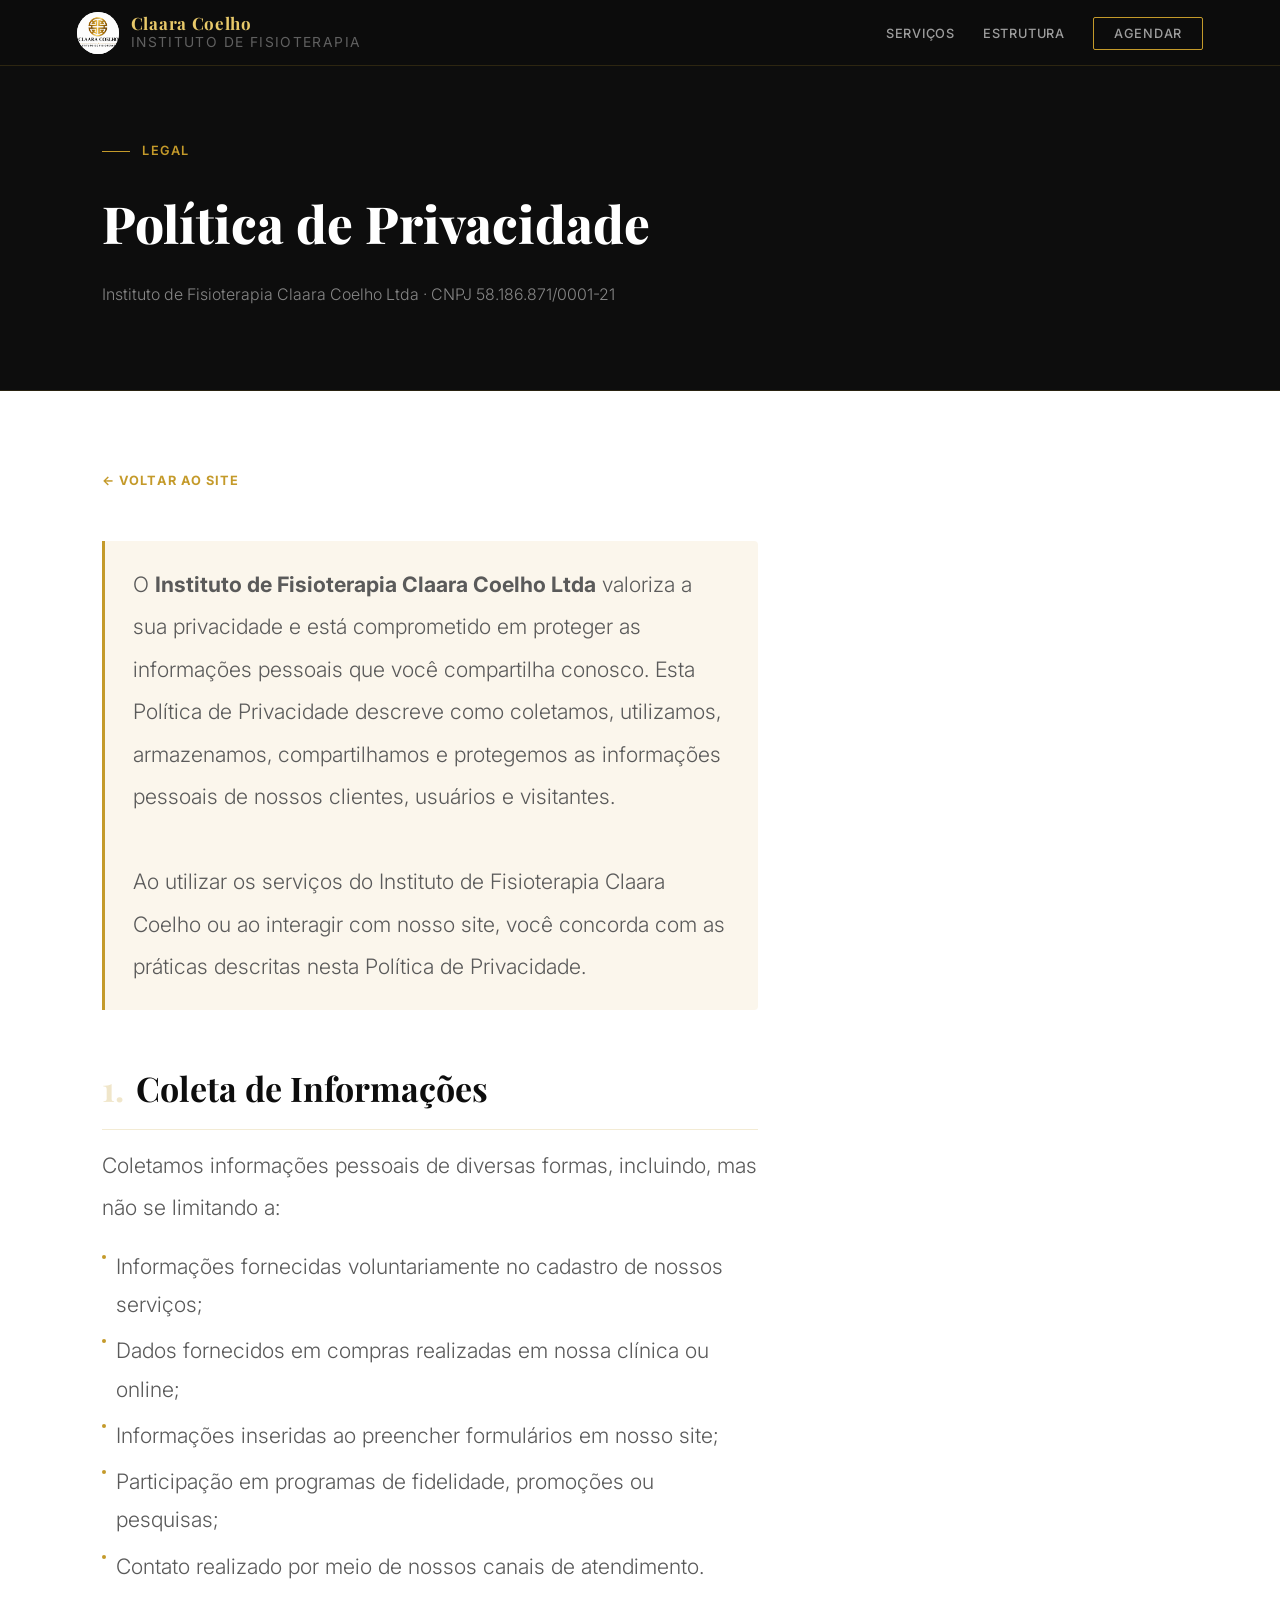
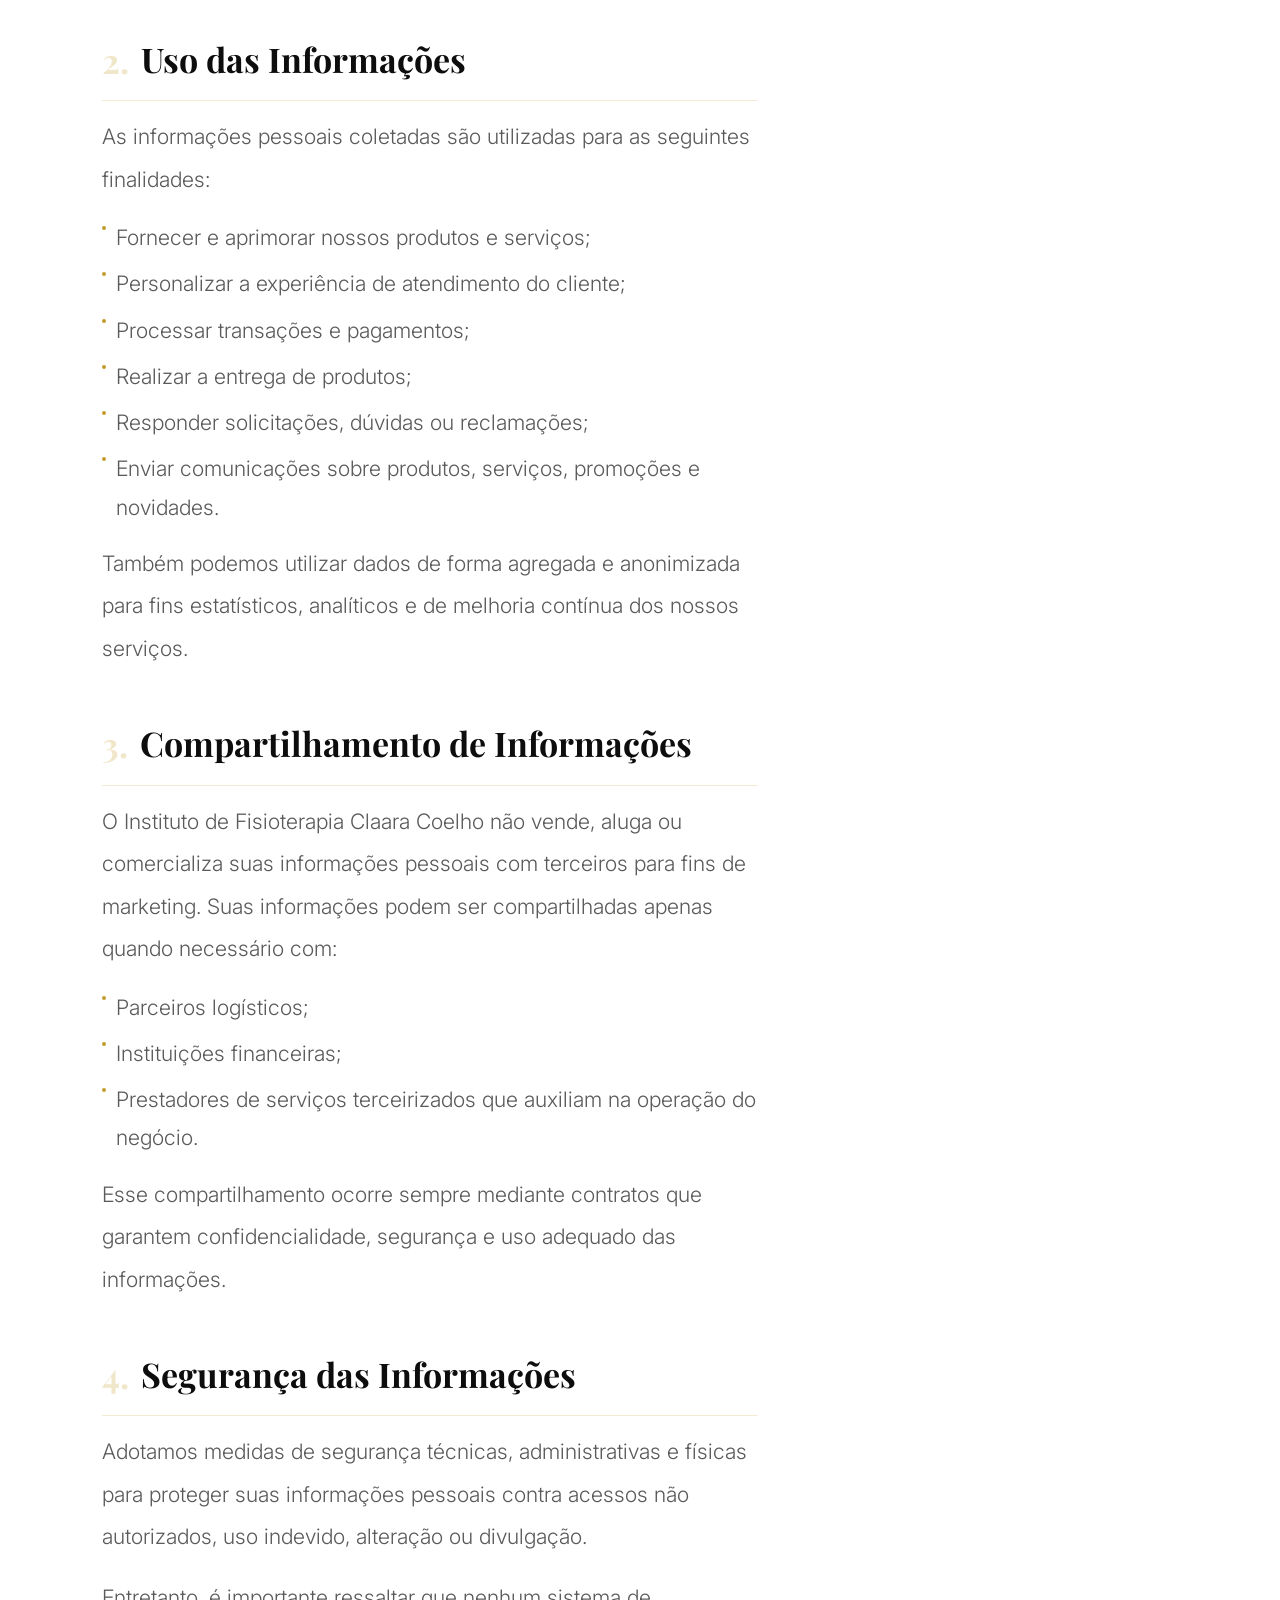
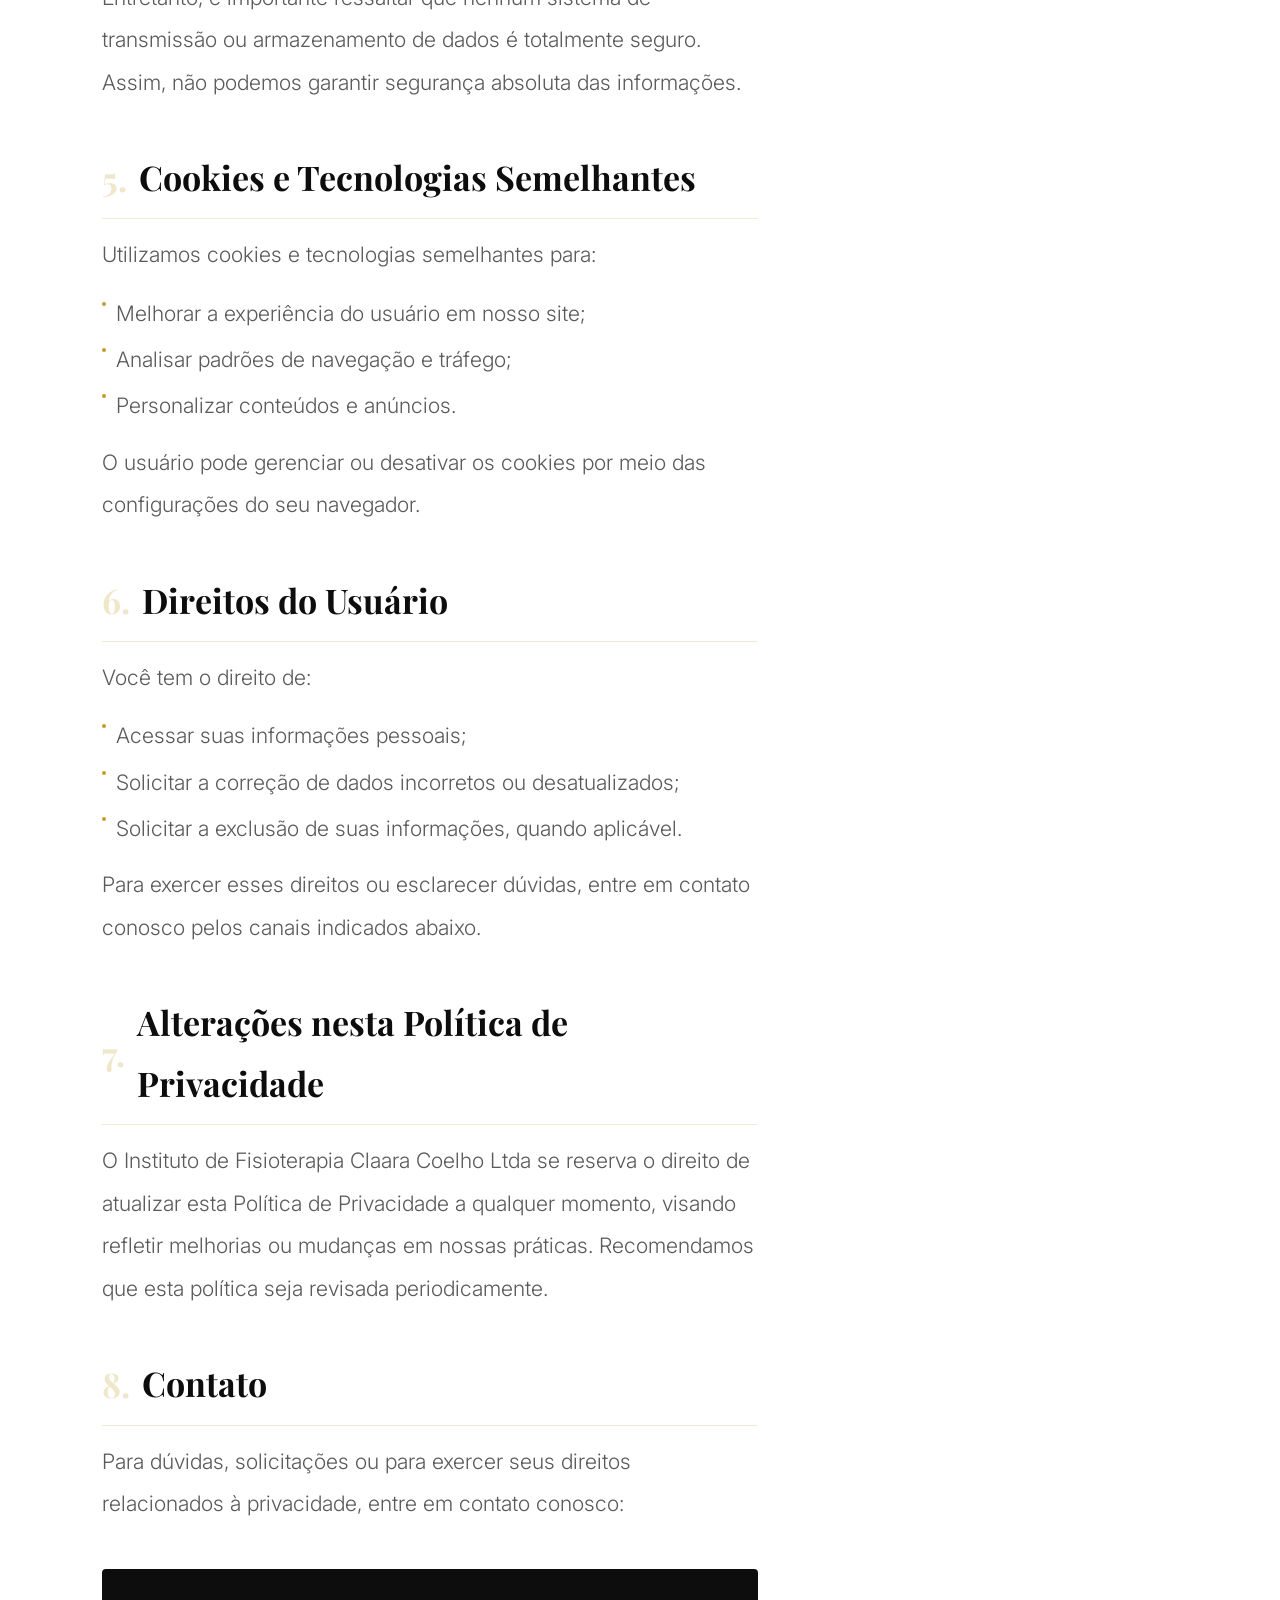
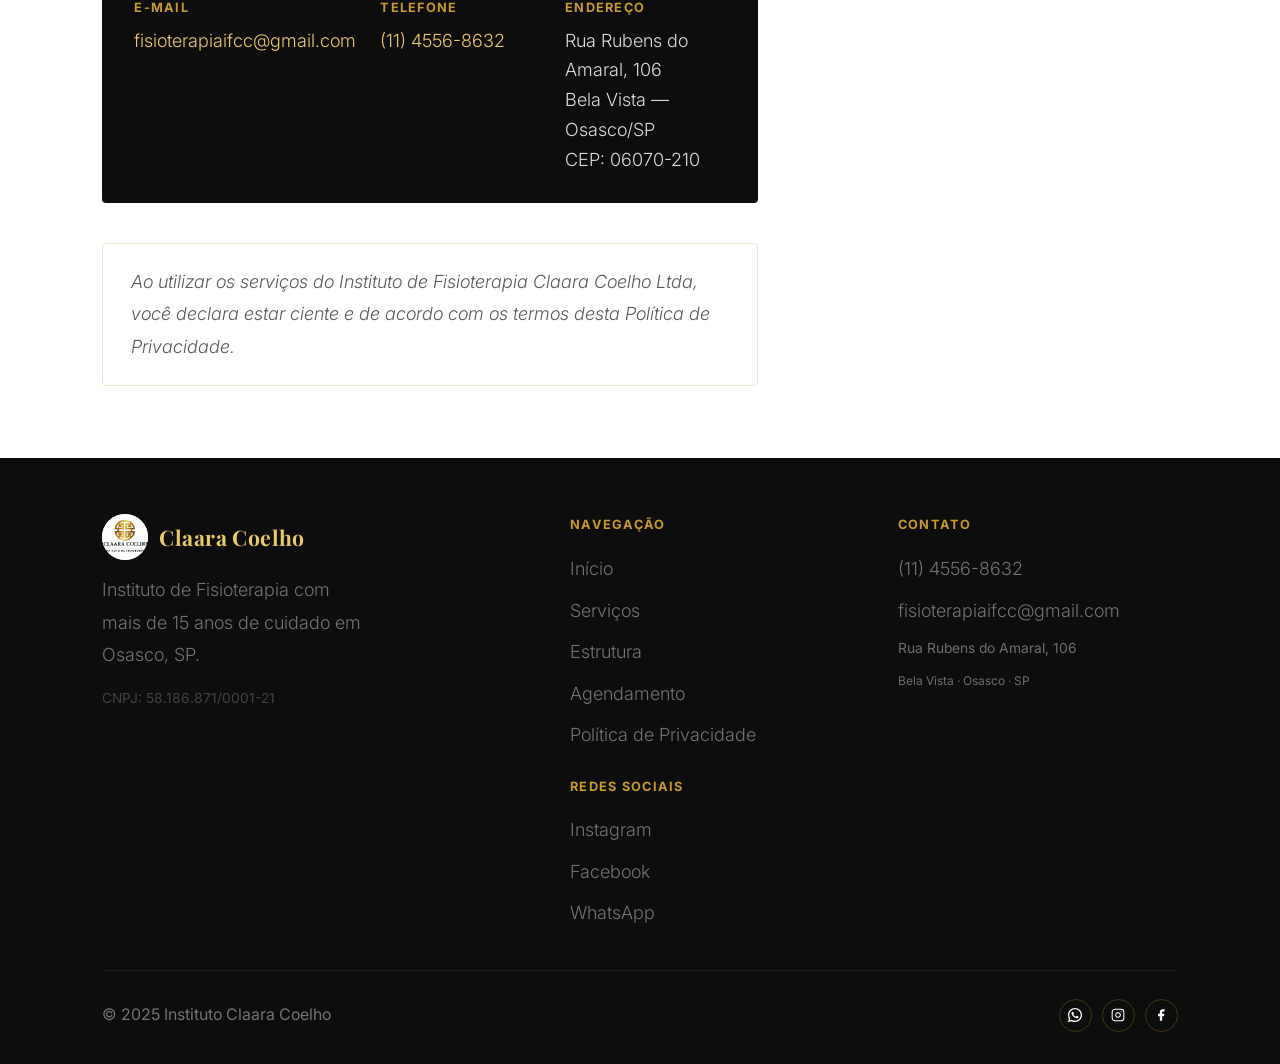
==== commit 697032aa: "Add files via upload" ====
--- a/privacidade.html
+++ b/privacidade.html
@@ -18,7 +18,7 @@
     }
     .priv-hero h1 {
       font-family: var(--serif);
-      font-size: clamp(2rem,4vw,3.25rem);
+      font-size: clamp(2.4rem,4vw,3.5rem);
       font-weight: 800; color: var(--branco); margin-bottom: 12px;
     }
     .priv-hero p { font-size: var(--text-sm); color: rgba(255,255,255,0.5); font-weight: 300; }
@@ -42,13 +42,13 @@
       border-radius: 0 4px 4px 0;
       padding: 22px 28px;
       margin-bottom: 48px;
-      font-size: var(--text-base); color: var(--cinza-med);
+      font-size: var(--text-md); color: var(--cinza-med);
       line-height: var(--lh-loose); font-weight: 300;
     }
 
     .priv-body h2 {
       font-family: var(--serif);
-      font-size: var(--text-lg); font-weight: 700; color: var(--preto);
+      font-size: var(--text-xl); font-weight: 700; color: var(--preto);
       margin: 44px 0 14px;
       padding-bottom: 10px;
       border-bottom: 1px solid rgba(196,154,42,0.2);
@@ -63,15 +63,15 @@
     }
     .priv-body h2:first-of-type { margin-top: 0; }
     .priv-body p {
-      font-size: var(--text-base); color: var(--cinza-med);
-      line-height: var(--lh-loose); margin-bottom: 16px; font-weight: 300;
+      font-size: var(--text-md); color: var(--cinza-med);
+      line-height: var(--lh-loose); margin-bottom: 18px; font-weight: 300;
     }
     .priv-body ul {
       padding-left: 0; margin-bottom: 16px;
       list-style: none; display: flex; flex-direction: column; gap: 8px;
     }
     .priv-body li {
-      font-size: var(--text-base); color: var(--cinza-med);
+      font-size: var(--text-md); color: var(--cinza-med);
       line-height: var(--lh-relaxed); font-weight: 300;
       display: flex; align-items: flex-start; gap: 10px;
     }
@@ -102,7 +102,7 @@
       text-transform: uppercase; margin-bottom: 6px;
     }
     .priv-contato__value {
-      font-size: var(--text-sm); color: rgba(255,255,255,0.8);
+      font-size: var(--text-base); color: rgba(255,255,255,0.85);
       line-height: var(--lh-normal); font-weight: 300;
     }
     .priv-contato__value a { color: var(--ouro-claro); }
@@ -112,7 +112,7 @@
       padding: 22px 28px;
       border: 1px solid rgba(196,154,42,0.25);
       border-radius: 4px;
-      font-size: var(--text-sm); color: var(--cinza-med);
+      font-size: var(--text-base); color: var(--cinza-med);
       line-height: var(--lh-relaxed); font-weight: 300;
       font-style: italic;
     }
--- a/assets/css/style.css
+++ b/assets/css/style.css
@@ -20,22 +20,22 @@
   --sans:        'Inter', system-ui, sans-serif;
 
   /* ── TYPE SCALE (Major Third, base 16px) ── */
-  --text-xs:    0.75rem;   /* 12px — notas, cnpj */
-  --text-sm:    0.875rem;  /* 14px — corpo secundário, footer links */
-  --text-base:  1rem;      /* 16px — corpo principal */
-  --text-md:    1.125rem;  /* 18px — lead, subtítulos */
-  --text-lg:    1.375rem;  /* 22px — card titles */
-  --text-xl:    1.75rem;   /* 28px — subtítulos de seção */
-  --text-2xl:   2.25rem;   /* 36px — títulos de seção (mobile) */
-  --text-3xl:   3rem;      /* 48px — hero (mobile) */
+  --text-xs:    0.8125rem;  /* 13.8px — notas, cnpj */
+  --text-sm:    0.9375rem;  /* ~16px  — corpo secundário, footer links */
+  --text-base:  1.0625rem;  /* 18px   — corpo principal */
+  --text-md:    1.25rem;    /* ~21px  — lead, subtítulos */
+  --text-lg:    1.5rem;     /* ~25px  — card titles */
+  --text-xl:    2rem;       /* ~34px  — subtítulos de seção */
+  --text-2xl:   2.5rem;     /* ~42px  — títulos de seção (mobile) */
+  --text-3xl:   3.5rem;     /* ~60px  — hero (mobile) */
   /* Eyebrow / label fixo */
-  --text-label: 0.6875rem; /* 11px — mínimo legível para uppercase */
+  --text-label: 0.75rem;    /* ~13px  — uppercase labels — sempre legível */
   /* Line-heights */
   --lh-tight:   1.15;  /* títulos display */
   --lh-snug:    1.35;  /* subtítulos */
-  --lh-normal:  1.6;   /* corpo compacto */
-  --lh-relaxed: 1.75;  /* corpo principal */
-  --lh-loose:   1.9;   /* corpo longo / acessível */
+  --lh-normal:  1.65;  /* corpo compacto */
+  --lh-relaxed: 1.8;   /* corpo principal */
+  --lh-loose:   2.0;   /* corpo longo / acessível */
   /* Letter-spacing */
   --ls-tight:   -0.01em;
   --ls-normal:  0;
@@ -47,7 +47,7 @@
 
 /* ── RESET ── */
 *, *::before, *::after { box-sizing: border-box; margin: 0; padding: 0; }
-html { scroll-behavior: smooth; font-size: 16px; -webkit-text-size-adjust: 100%; }
+html { scroll-behavior: smooth; font-size: 17px; -webkit-text-size-adjust: 100%; }
 body {
   font-family: var(--sans);
   background: var(--branco);
@@ -83,15 +83,15 @@
 .eyebrow::before { content: ''; width: 28px; height: 1px; background: var(--ouro); flex-shrink: 0; }
 .section-title {
   font-family: var(--serif);
-  font-size: clamp(1.75rem, 3.8vw, 2.875rem);
-  font-weight: 700; line-height: var(--lh-tight);
+  font-size: clamp(2rem, 4vw, 3.25rem);
+  font-weight: 700; line-height: 1.18; letter-spacing: -0.015em;
   color: var(--preto); max-width: 600px; margin-bottom: 14px;
 }
 .section-title em { font-style: italic; color: var(--ouro-escuro); }
 .section-desc {
   font-size: var(--text-md); color: var(--cinza-med);
-  line-height: var(--lh-loose); max-width: 520px;
-  margin-bottom: 52px; font-weight: 300;
+  line-height: var(--lh-loose); max-width: 540px;
+  margin-bottom: 56px; font-weight: 300;
 }
 
 /* ── BOTÕES ── */
@@ -175,9 +175,9 @@
 }
 .nav__mobile.open { display: flex; }
 .nav__mobile a {
-  font-size: var(--text-base); font-weight: 500; color: rgba(255,255,255,0.75);
-  letter-spacing: var(--ls-wide); text-transform: uppercase;
-  padding: 18px 0; border-bottom: 1px solid rgba(196,154,42,0.12);
+  font-size: var(--text-md); font-weight: 500; color: rgba(255,255,255,0.8);
+  letter-spacing: var(--ls-wide); text-transform: uppercase;
+  padding: 20px 0; border-bottom: 1px solid rgba(196,154,42,0.12);
   transition: color var(--transition);
 }
 .nav__mobile a:hover { color: var(--ouro-claro); }
@@ -200,8 +200,8 @@
 .hero__eyebrow { font-size: var(--text-label); font-weight: 600; letter-spacing: var(--ls-wider); text-transform: uppercase; color: var(--ouro); margin-bottom: 18px; }
 .hero__h1 {
   font-family: var(--serif);
-  font-size: clamp(2.25rem, 4.5vw, 3.75rem);
-  font-weight: 800; line-height: var(--lh-tight); color: var(--branco); margin-bottom: 6px;
+  font-size: clamp(2.6rem, 5.5vw, 4.25rem);
+  font-weight: 800; line-height: 1.06; letter-spacing: -0.02em; color: var(--branco); margin-bottom: 6px;
 }
 .hero__h1 em { font-style: italic; color: var(--ouro-claro); }
 .hero__sub {
@@ -211,24 +211,33 @@
   color: rgba(255,255,255,.45); margin-bottom: 26px;
 }
 .hero__desc {
-  font-size: var(--text-md); color: rgba(255,255,255,0.55);
+  font-size: var(--text-md); color: rgba(255,255,255,0.6);
   line-height: var(--lh-loose); margin-bottom: 44px;
-  max-width: 400px; font-weight: 300;
+  max-width: 420px; font-weight: 400;
 }
 .hero__btns { display: flex; gap: 12px; flex-wrap: wrap; margin-bottom: 56px; }
-.hero__stats { display: flex; gap: 32px; padding-top: 32px; border-top: 1px solid rgba(255,255,255,0.07); }
-.hero__stat-num { font-family: var(--serif); font-size: clamp(1.75rem, 2.5vw, 2.25rem); font-weight: 700; color: var(--ouro-claro); line-height: 1; }
-.hero__stat-lbl { font-size: var(--text-label); color: rgba(255,255,255,.45); margin-top: 4px; letter-spacing: 0.03em; }
-.hero__stat-div { width: 1px; background: rgba(255,255,255,0.08); }
+.hero__stats { display: flex; gap: 0; padding-top: 36px; border-top: 1px solid rgba(196,154,42,0.2); }
+.hero__stat-num { font-family: var(--serif); font-size: clamp(2.4rem, 3.5vw, 3.2rem); font-weight: 800; color: var(--ouro-claro); line-height: 1; letter-spacing: -0.02em; }
+.hero__stat-lbl { font-size: var(--text-sm); color: rgba(255,255,255,.55); margin-top: 6px; letter-spacing: 0.04em; text-transform: uppercase; font-weight: 500; }
+.hero__stat-div { width: 1px; min-height: 48px; background: rgba(196,154,42,0.2); flex-shrink: 0; align-self: center; }
+.hero__stats > div:not(.hero__stat-div) { padding: 0 32px; }
+.hero__stats > div:first-child { padding-left: 0; }
 .hero__right { display: grid; grid-template-columns: 1fr 1fr; grid-template-rows: 55% 45%; }
 .hero__photo { overflow: hidden; position: relative; }
 .hero__photo img {
   width: 100%; height: 100%; object-fit: cover;
-  filter: brightness(0.72) saturate(0.85);
+  object-position: center center;
+  filter: brightness(0.82) saturate(0.9) contrast(1.05);
   transition: transform 0.6s ease, filter 0.4s ease;
 }
-.hero__photo:hover img { transform: scale(1.04); filter: brightness(0.88) saturate(1); }
+.hero__photo:hover img { transform: scale(1.03); filter: brightness(0.95) saturate(1.05) contrast(1.02); }
 .hero__photo--tall { grid-row: span 2; }
+.hero__photo:not(.hero__photo--tall)::after {
+  content: '';
+  position: absolute; inset: 0;
+  background: linear-gradient(160deg, rgba(13,13,13,0.3) 0%, transparent 60%);
+  pointer-events: none;
+}
 .hero__photo-lbl {
   position: absolute; bottom: 10px; left: 12px;
   font-size: var(--text-xs); letter-spacing: var(--ls-wide); text-transform: uppercase;
@@ -268,11 +277,11 @@
 }
 .serv:hover { border-color: var(--ouro); background: var(--ouro-pale); }
 .serv__num {
-  font-family: var(--serif); font-size: clamp(2rem, 3vw, 2.75rem); font-weight: 700;
-  color: rgba(196,154,42,0.12); line-height: 1; margin-bottom: 14px;
-}
-.serv__nome { font-family: var(--serif); font-size: var(--text-lg); font-weight: 700; color: var(--preto); margin-bottom: 9px; }
-.serv__desc { font-size: var(--text-sm); color: var(--cinza-med); line-height: var(--lh-relaxed); font-weight: 300; }
+  font-family: var(--serif); font-size: clamp(2.5rem, 3.5vw, 3.5rem); font-weight: 700;
+  color: rgba(196,154,42,0.10); line-height: 1; margin-bottom: 18px;
+}
+.serv__nome { font-family: var(--serif); font-size: var(--text-xl); font-weight: 700; color: var(--preto); margin-bottom: 9px; }
+.serv__desc { font-size: var(--text-base); color: var(--cinza-med); line-height: var(--lh-relaxed); font-weight: 300; }
 .serv__arr {
   display: inline-flex; align-items: center; gap: 5px;
   font-size: var(--text-label); font-weight: 700; color: var(--ouro);
@@ -297,21 +306,42 @@
   border: 1px solid rgba(196,154,42,0.18); border-radius: 2px;
 }
 .cred__bar { width: 2px; background: var(--ouro); border-radius: 2px; flex-shrink: 0; align-self: stretch; }
-.cred__title { font-size: var(--text-base); font-weight: 600; color: var(--branco); margin-bottom: 3px; }
-.cred__sub { font-size: var(--text-sm); color: rgba(255,255,255,0.45); font-weight: 300; }
+.cred__title { font-size: var(--text-md); font-weight: 600; color: var(--branco); margin-bottom: 4px; }
+.cred__sub { font-size: var(--text-base); color: rgba(255,255,255,0.5); font-weight: 300; }
 .sobre__fotos {
   display: grid;
   grid-template-columns: 1fr 1fr;
-  grid-template-rows: 250px 170px;
-  gap: 3px;
-}
-.sfoto { overflow: hidden; border-radius: 2px; }
+  grid-template-rows: 240px 200px 160px;
+  gap: 4px;
+}
+.sfoto {
+  overflow: hidden; border-radius: 2px;
+  position: relative;
+}
 .sfoto img {
   width: 100%; height: 100%; object-fit: cover;
-  filter: brightness(0.82); transition: transform 0.5s ease;
-}
-.sfoto:hover img { transform: scale(1.05); }
+  filter: brightness(0.8) saturate(0.92);
+  transition: transform 0.55s ease, filter 0.4s ease;
+}
+.sfoto:hover img { transform: scale(1.05); filter: brightness(0.92) saturate(1.05); }
 .sfoto--tall { grid-row: span 2; }
+.sfoto--wide { grid-column: span 2; }
+/* Label sobre foto */
+.sfoto__lbl {
+  position: absolute;
+  bottom: 10px; left: 12px;
+  font-size: var(--text-xs);
+  font-weight: 600;
+  letter-spacing: var(--ls-wide);
+  text-transform: uppercase;
+  color: rgba(255,255,255,0.85);
+  background: rgba(13,13,13,0.5);
+  padding: 4px 10px;
+  border-radius: 2px;
+  backdrop-filter: blur(4px);
+  -webkit-backdrop-filter: blur(4px);
+  pointer-events: none;
+}
 
 /* ============================================================
    DEPOIMENTOS
@@ -334,15 +364,15 @@
 }
 .dep--destaque .dep__aspas { color: rgba(196,154,42,0.35); }
 .dep__texto {
-  font-family: var(--serif); font-size: var(--text-md);
+  font-family: var(--serif); font-size: var(--text-lg);
   font-weight: 400; font-style: italic;
-  color: var(--cinza-esc); line-height: var(--lh-relaxed); margin-bottom: 22px;
-}
-.dep--destaque .dep__texto { color: rgba(255,255,255,0.88); font-size: clamp(1.125rem, 2vw, 1.375rem); }
+  color: var(--cinza-esc); line-height: var(--lh-relaxed); margin-bottom: 24px;
+}
+.dep--destaque .dep__texto { color: rgba(255,255,255,0.92); font-size: clamp(1.25rem, 2.2vw, 1.625rem); }
 .dep__stars { color: var(--ouro); font-size: var(--text-sm); letter-spacing: 2px; margin-bottom: 8px; }
-.dep__nome { font-size: var(--text-base); font-weight: 700; color: var(--preto); }
+.dep__nome { font-size: var(--text-md); font-weight: 700; color: var(--preto); }
 .dep--destaque .dep__nome { color: var(--branco); }
-.dep__tipo { font-size: var(--text-sm); color: var(--cinza-lev); margin-top: 3px; }
+.dep__tipo { font-size: var(--text-base); color: var(--cinza-lev); margin-top: 4px; }
 .dep--destaque .dep__tipo { color: rgba(255,255,255,0.38); }
 .dep__big { font-family: var(--serif); font-size: clamp(4rem, 8vw, 6rem); font-weight: 700; color: rgba(196,154,42,0.1); line-height: 1; text-align: center; }
 .dep__big-lbl { font-size: var(--text-xs); color: rgba(255,255,255,0.28); text-align: center; letter-spacing: var(--ls-wide); text-transform: uppercase; }
@@ -359,11 +389,11 @@
 .contact__item { display: flex; align-items: flex-start; gap: 14px; margin-bottom: 22px; }
 .contact__dot { width: 3px; height: 3px; border-radius: 50%; background: var(--ouro); flex-shrink: 0; margin-top: 7px; }
 .contact__label { font-size: var(--text-label); font-weight: 700; color: var(--ouro); letter-spacing: var(--ls-wider); text-transform: uppercase; margin-bottom: 6px; }
-.contact__value { font-size: var(--text-md); color: var(--preto); font-weight: 500; }
-.contact__sub { font-size: var(--text-sm); color: var(--cinza-lev); margin-top: 3px; }
+.contact__value { font-size: var(--text-lg); color: var(--preto); font-weight: 600; }
+.contact__sub { font-size: var(--text-base); color: var(--cinza-lev); margin-top: 4px; }
 .horarios { border-top: 1px solid rgba(0,0,0,0.06); padding-top: 18px; margin-top: 22px; }
 .horarios__title { font-size: var(--text-label); font-weight: 700; color: var(--ouro); letter-spacing: var(--ls-wider); text-transform: uppercase; margin-bottom: 14px; }
-.horario-row { display: flex; justify-content: space-between; font-size: var(--text-base); padding: 6px 0; border-bottom: 1px solid rgba(0,0,0,0.04); }
+.horario-row { display: flex; justify-content: space-between; font-size: var(--text-md); padding: 6px 0; border-bottom: 1px solid rgba(0,0,0,0.04); }
 .horario-row:last-child { border-bottom: none; }
 .horario-row__dia { color: var(--cinza-med); }
 .horario-row__hrs { color: var(--ouro-escuro); font-weight: 600; }
@@ -380,7 +410,7 @@
   width: 100%;
   background: var(--cinza-bg);
   border: 1px solid rgba(0,0,0,0.1); border-radius: 2px;
-  padding: 12px 14px; font-family: var(--sans); font-size: var(--text-base); color: var(--preto);
+  padding: 13px 16px; font-family: var(--sans); font-size: var(--text-md); color: var(--preto);
   transition: border-color var(--transition), box-shadow var(--transition);
   outline: none; appearance: none;
 }
@@ -415,14 +445,14 @@
 .footer__logo { display: flex; align-items: center; gap: 11px; margin-bottom: 14px; }
 .footer__logo img { height: 46px; width: 46px; object-fit: contain; border-radius: 50%; background: #fff; }
 .footer__nome { font-family: var(--serif); font-size: var(--text-md); font-weight: 700; color: var(--ouro-claro); letter-spacing: 0.02em; }
-.footer__desc { font-size: var(--text-sm); line-height: var(--lh-relaxed); max-width: 260px; font-weight: 300; }
+.footer__desc { font-size: var(--text-base); line-height: var(--lh-relaxed); max-width: 270px; font-weight: 300; }
 .footer__cnpj { font-size: var(--text-xs); margin-top: 14px; color: rgba(255,255,255,0.22); }
 .footer__col-title { font-size: var(--text-label); font-weight: 700; color: var(--ouro); letter-spacing: var(--ls-wider); text-transform: uppercase; margin-bottom: 16px; }
 .footer__links { list-style: none; display: flex; flex-direction: column; gap: 9px; }
-.footer__links li { font-size: var(--text-sm); }
+.footer__links li { font-size: var(--text-base); }
 .footer__links a { color: rgba(255,255,255,0.42); transition: color var(--transition); font-weight: 300; }
 .footer__links a:hover { color: var(--ouro-claro); }
-.footer__bottom { display: flex; justify-content: space-between; align-items: center; font-size: var(--text-xs); }
+.footer__bottom { display: flex; justify-content: space-between; align-items: center; font-size: var(--text-sm); }
 .footer__social { display: flex; gap: 10px; }
 .social-btn {
   width: 33px; height: 33px; border-radius: 50%;
@@ -456,7 +486,11 @@
   .hero__right { height: 50svh; }
   .hero__left { padding: 100px 6% 60px; }
   .sobre { grid-template-columns: 1fr; }
-  .sobre__fotos { grid-template-rows: 220px 150px; }
+  .sobre__fotos {
+    grid-template-columns: 1fr 1fr;
+    grid-template-rows: 200px 160px 130px;
+  }
+  .sfoto--wide { grid-column: span 2; }
   .dep-grid { grid-template-columns: 1fr; }
   .dep--destaque { grid-column: span 1; grid-template-columns: 1fr; }
   .dep__big { display: none; }
@@ -472,7 +506,9 @@
   .servicos__grid { grid-template-columns: 1fr; }
   .form__row { grid-template-columns: 1fr; }
   .agendamento__inner { padding: 28px 20px; }
-  .hero__stats { gap: 20px; }
+  .hero__stats { gap: 0; }
+  .hero__stats > div:not(.hero__stat-div) { padding: 0 16px; }
+  .hero__stats > div:first-child { padding-left: 0; }
   .footer__bottom { flex-direction: column; gap: 16px; text-align: center; }
 }
 
@@ -535,7 +571,7 @@
   line-height: 1.2;
 }
 .rede-btn__handle {
-  font-size: var(--text-xs);
+  font-size: var(--text-sm);
   color: rgba(255,255,255,0.45);
   margin-top: 2px;
   font-weight: 300;
